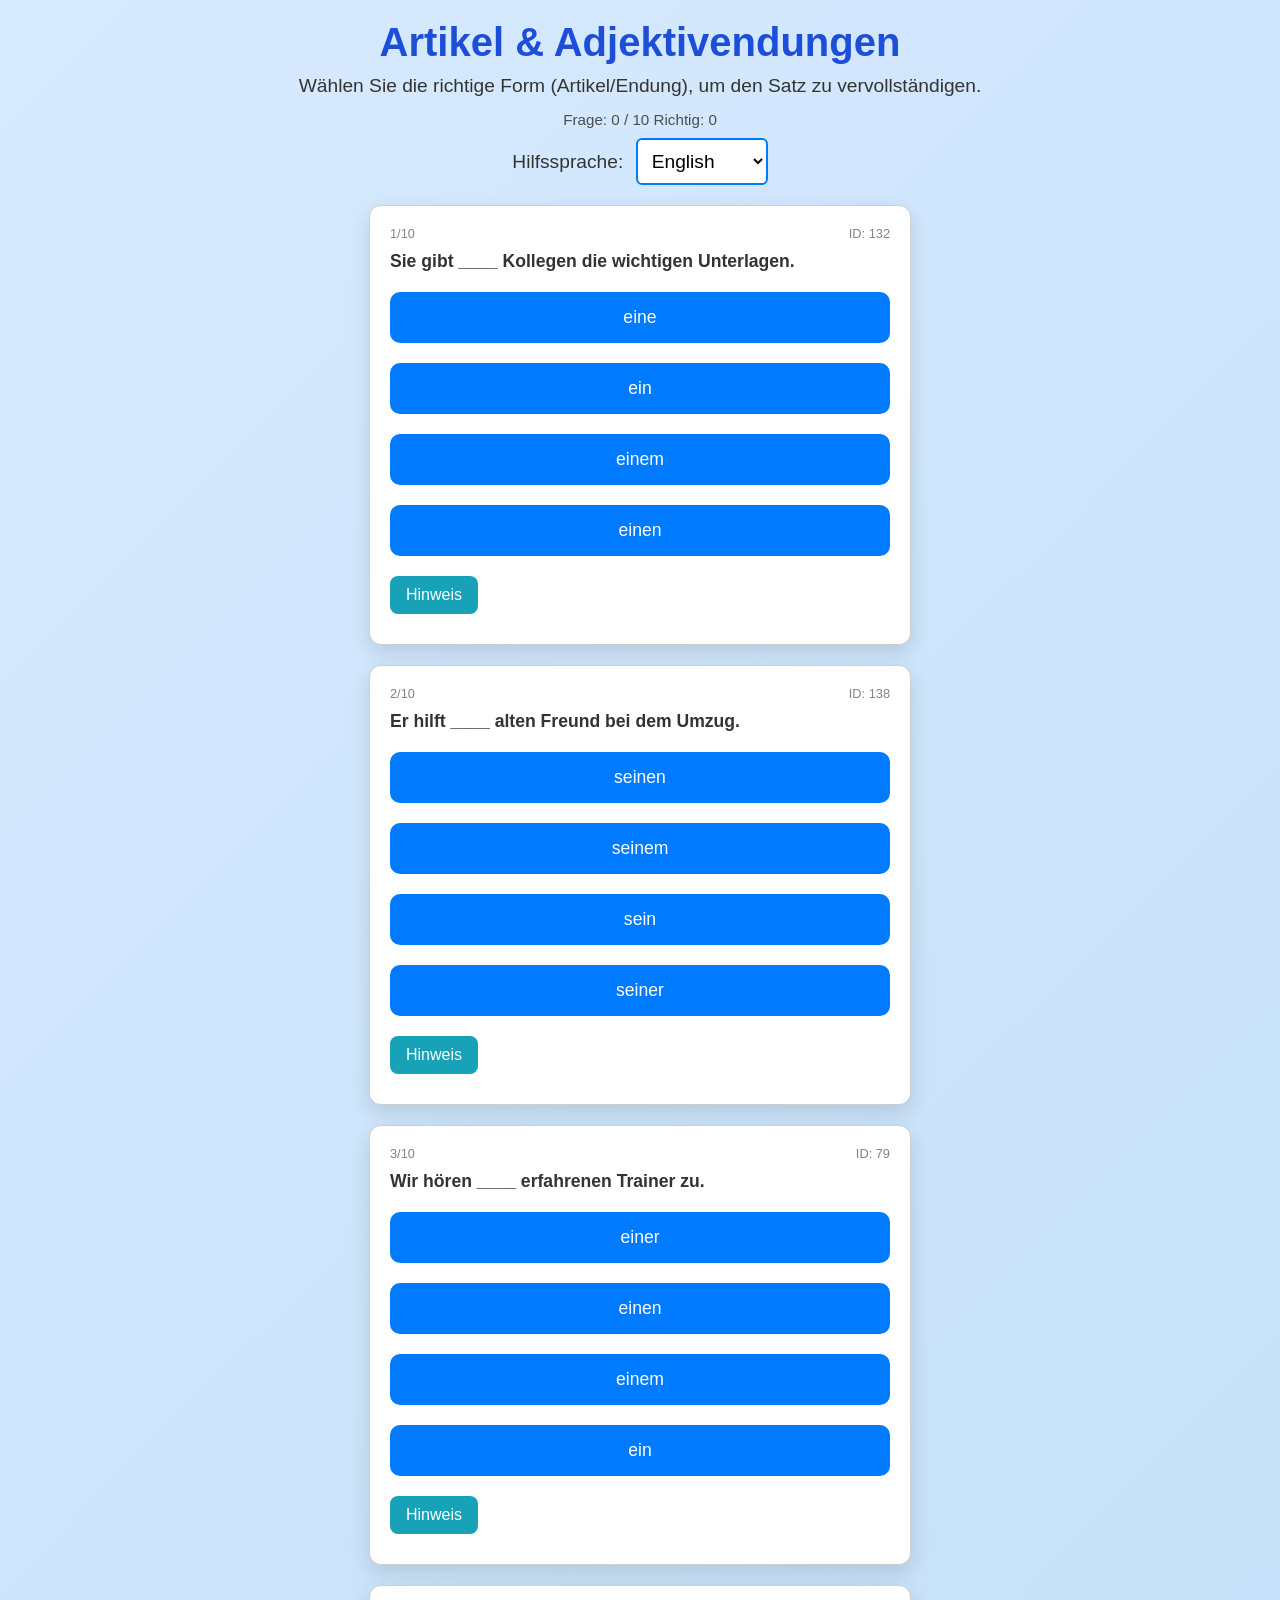
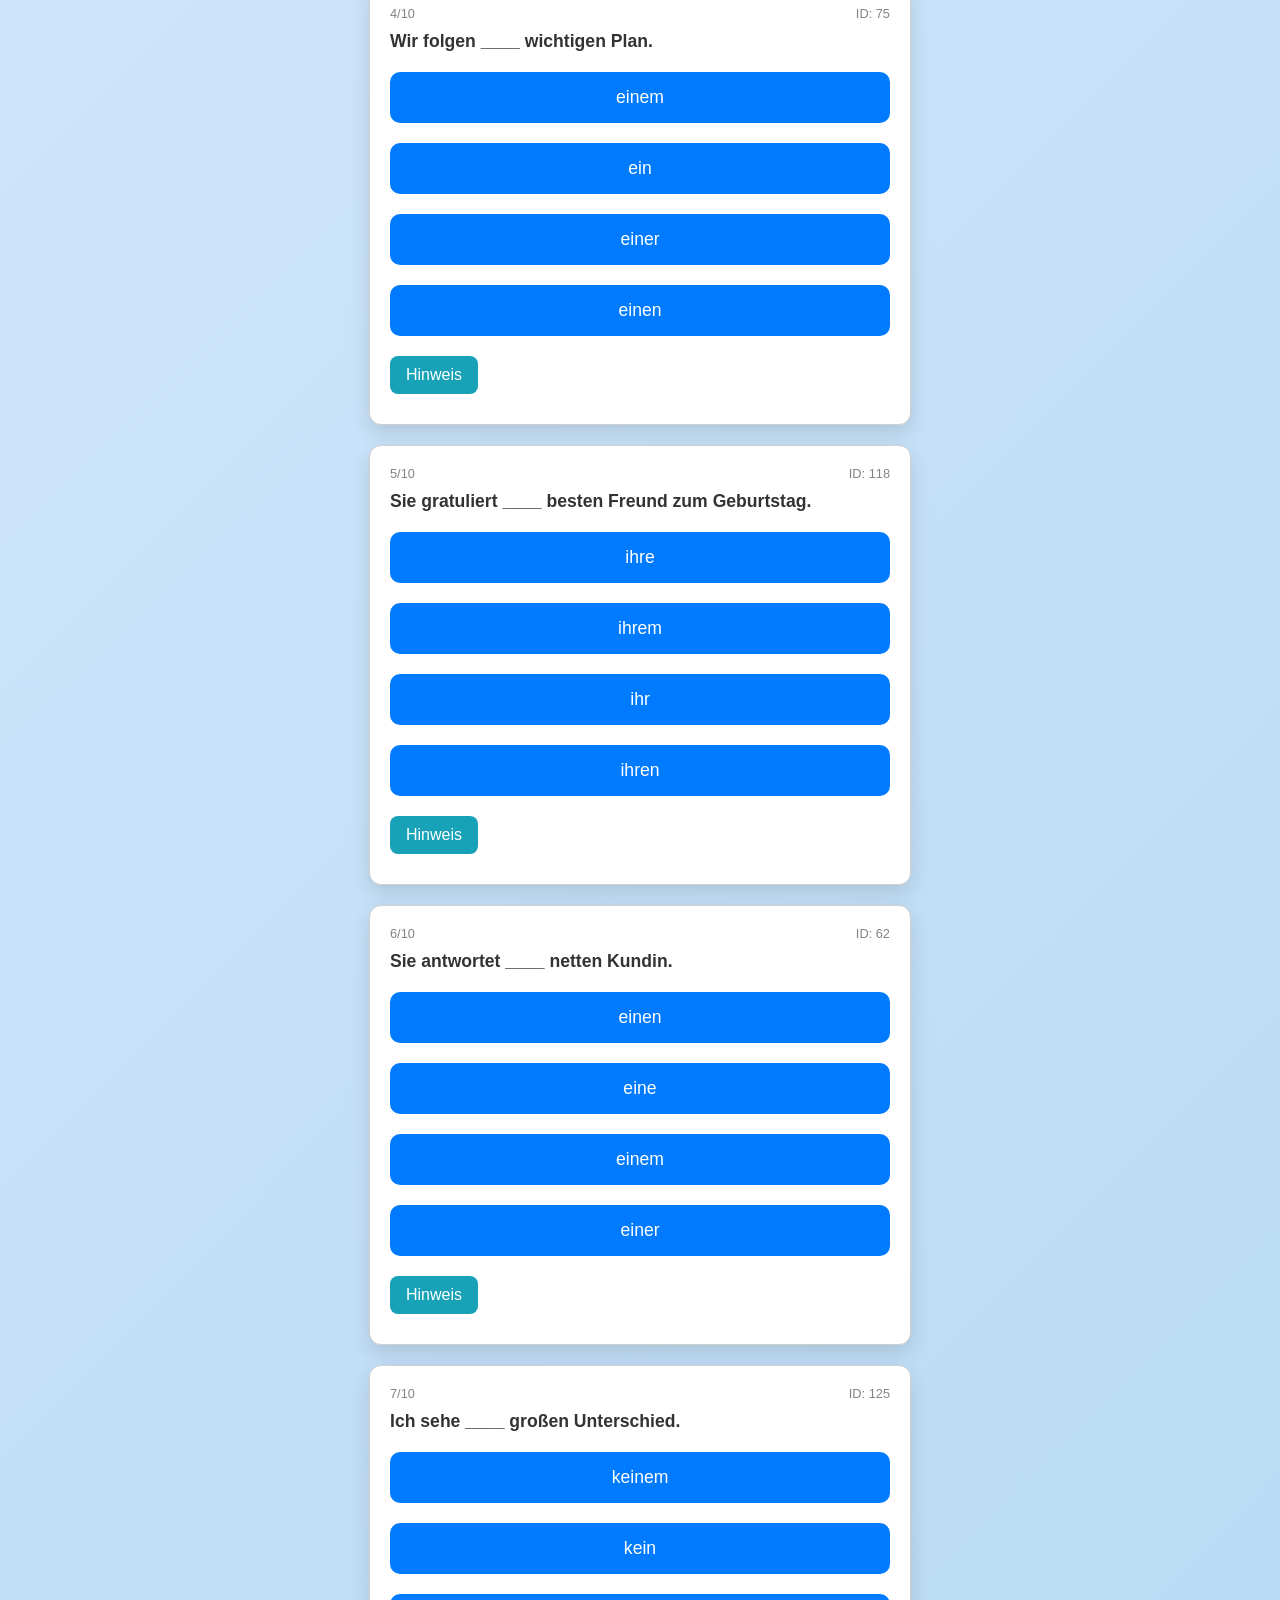
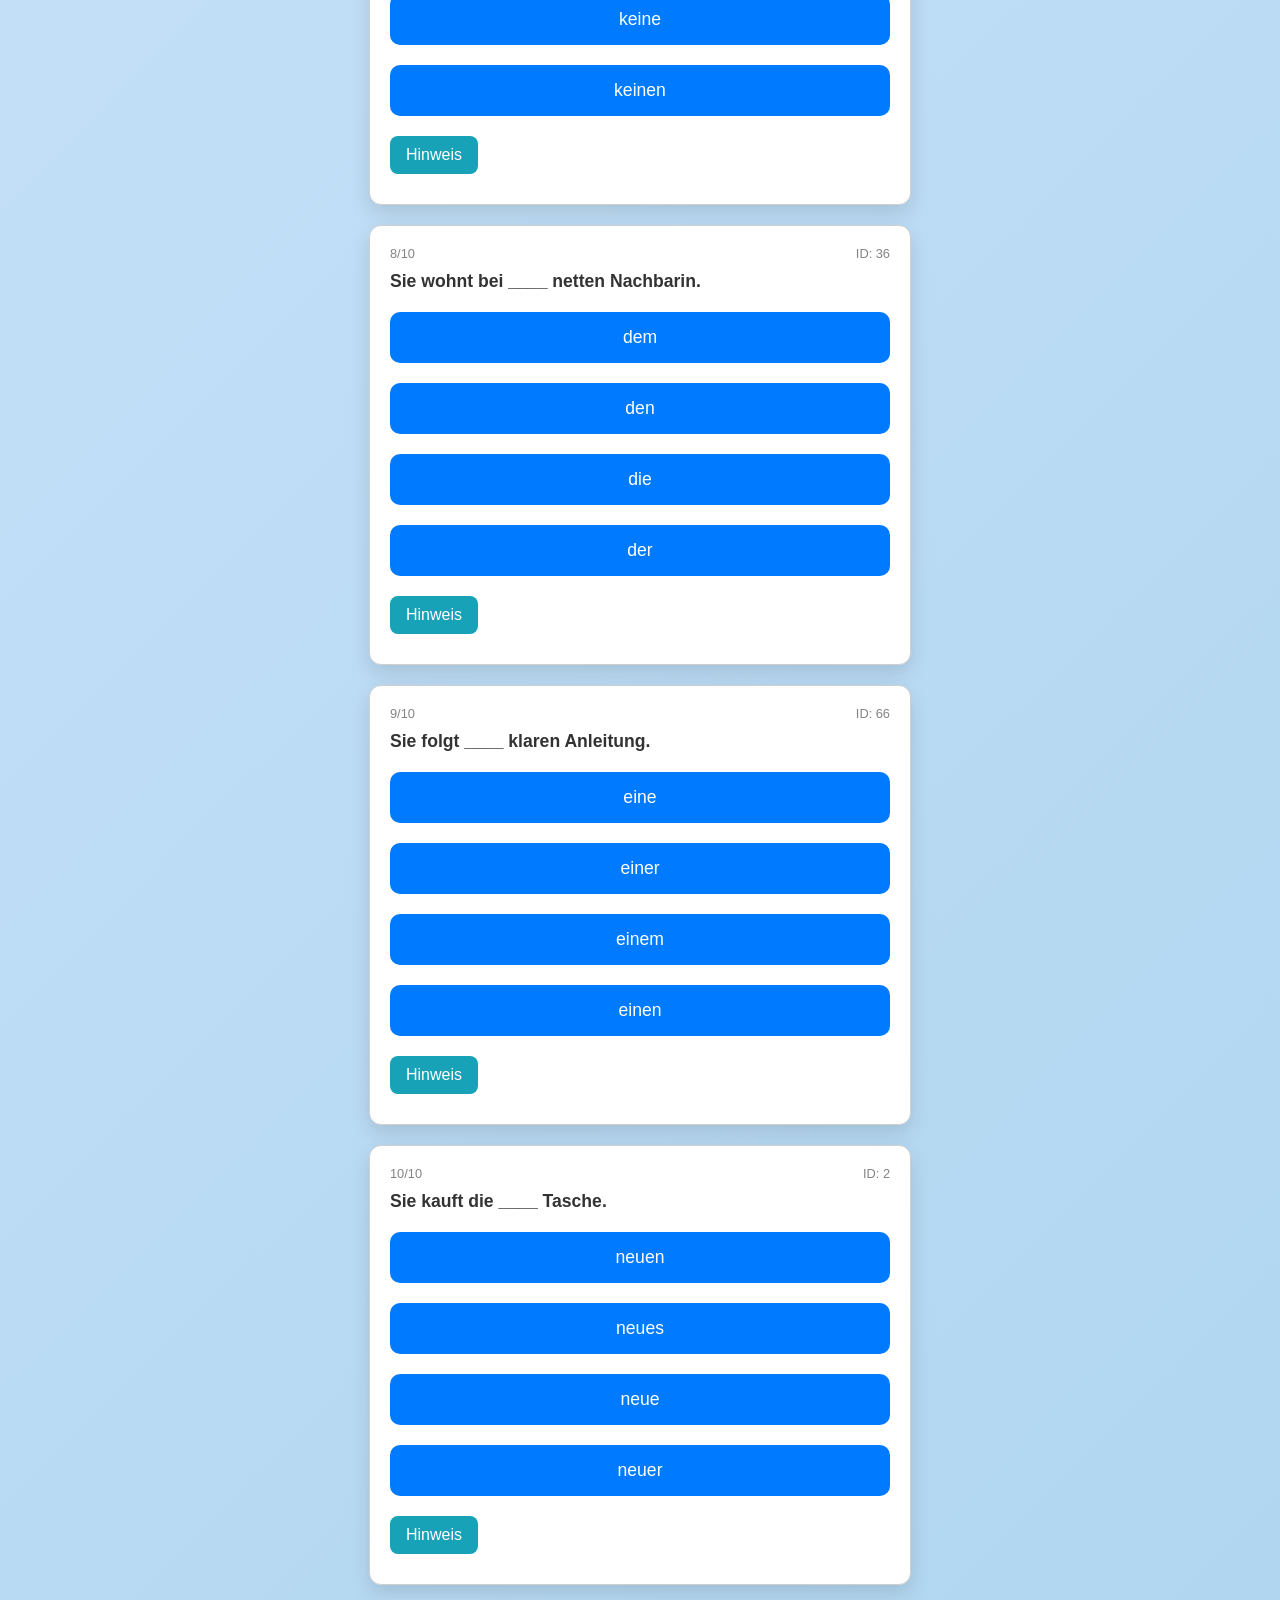
==== index.html @ c98ae958 "Update UI elements and language options in index.html" ====
<!DOCTYPE html>
<html lang="de">
<head>
  <meta charset="UTF-8" />
  <meta name="viewport" content="width=device-width, initial-scale=1.0" />
  <title>Artikel & Adjektivendungen – Trainer</title>
  <link rel="stylesheet" href="styles.css" />
</head>

<body>
  <header class="page-header">
    <h1>Artikel & Adjektivendungen</h1>
    <p>Wählen Sie die richtige Form (Artikel/Endung), um den Satz zu vervollständigen.</p>
  </header>

  <div id="meta-bar" class="meta-bar" aria-live="polite">
    <div class="stats-container">
      <span id="live-progress">Frage: 0 / 10</span>
      <span id="live-score">Richtig: 0</span>
    </div>
    <div class="progress-wrapper">
      <div id="progress-fill" class="progress-fill" style="width: 0%;"></div>
    </div>
  </div>

  <button id="try-again-button" class="try-again-btn" type="button" hidden>
    🔄 Neue Runde starten
  </button>

  <div class="language-bar">
    <label for="language-select">Hilfssprache:</label>
    <select id="language-select">
      <option value="en">English</option>
      <option value="uk">Ukrainian</option>
      <option value="ro">Romanian</option>
      <option value="ar">Arabic</option>
    </select>
  </div>

  <main id="questions-container"></main>

  <section id="score-display" class="score" hidden aria-live="polite">
    <div class="result-card">
      <h2>Runde abgeschlossen 🎉</h2>
      <p id="final-score" class="final-score-text"></p>
      <div id="final-feedback" class="final-feedback-stats"></div>
    </div>
  </section>

  <div id="grammar-modal" class="modal" aria-hidden="true">
    <div class="modal__backdrop" data-close="1"></div>

    <div class="modal__card" role="dialog" aria-modal="true" aria-labelledby="modal-title">
      <div class="modal__header">
        <h3 id="modal-title" class="modal__title">Regeln</h3>
        <button class="modal__close" type="button" data-close="1" aria-label="Close">✕</button>
      </div>

      <div id="grammar-content" class="modal__body">
        </div>

      <div class="modal__footer">
        <button class="modal__ok" type="button" data-close="1">Verstanden</button>
      </div>
    </div>
  </div>

  <script src="app.js" defer></script>
</body>
</html>
---- styles.css ----
/* =========================
   Base / Variables
========================= */

:root {
  --bg1: #d8eaff;
  --bg2: #b0d6f0;
  --primary: #007bff;
  --primary-dark: #0056b3;
  --accent: #17a2b8;
  --accent-dark: #117a8b;
  --ok: #28a745;
  --bad: #dc3545;
  --text: #333;
  --card: #ffffff;
  --border: #cfcfcf;
}

body {
  font-family: "Poppins", Arial, sans-serif;
  background: linear-gradient(135deg, var(--bg1), var(--bg2));
  padding: 20px;
  margin: 0;
  color: var(--text);
}

/* Hide elements using HTML hidden */
[hidden] {
  display: none !important;
}

/* =========================
   Header
========================= */

.page-header {
  text-align: center;
  margin-bottom: 14px;
}

.page-header h1 {
  font-size: 2.5rem;
  color: #1d4ed8;
  margin: 0 0 10px 0;
}

.page-header p {
  font-size: 1.2rem;
  margin: 0;
}

/* =========================
   Language bar
========================= */

.language-bar {
  text-align: center;
  margin-bottom: 20px;
}

.language-bar label {
  font-size: 1.2rem;
  margin-right: 8px;
}

.language-bar select {
  font-size: 1.2rem;
  padding: 10px;
  border: 2px solid var(--primary);
  border-radius: 6px;
  background-color: var(--card);
}

/* =========================
   Meta bar
========================= */

.meta-bar {
  width: 80%;
  max-width: 500px;
  margin: 0 auto 10px auto;
  text-align: center;
  font-size: 0.95rem;
  opacity: 0.85;
}

/* =========================
   Question cards
========================= */

#questions-container {
  margin-top: 20px;
}

.question-container {
  margin: 20px auto;
  padding: 20px;
  width: 80%;
  max-width: 500px;
  background-color: var(--card);
  border-radius: 12px;
  border: 1px solid var(--border);
  box-shadow: 0 8px 20px rgba(0,0,0,0.12);
  transition: transform 0.2s;
}

.question-container:hover {
  transform: scale(1.01);
}

/* =========================
   Answer buttons
========================= */

.choice-btn {
  width: 100%;
  padding: 15px;
  margin: 10px 0;
  background-color: var(--primary);
  color: white;
  font-size: 1.1rem;
  border: none;
  border-radius: 10px;
  cursor: pointer;
  transition: background-color 0.2s, box-shadow 0.2s;
}

.choice-btn:hover {
  background-color: var(--primary-dark);
  box-shadow: 0 6px 12px rgba(0,0,0,0.2);
}

.choice-btn:disabled {
  cursor: not-allowed;
  background-color: #d3d3d3;
  color: #333;
}

.choice-btn.selected {
  outline: 3px solid #1d4ed8;
  outline-offset: 2px;
}

/* =========================
   Hint area
========================= */

.hint-btn {
  padding: 10px 16px;
  font-size: 1rem;
  background-color: var(--accent);
  color: white;
  border: none;
  border-radius: 8px;
  cursor: pointer;
  transition: background-color 0.2s;
}

.hint-btn:hover {
  background-color: var(--accent-dark);
}

.hint-btn:disabled {
  background-color: #d3d3d3;
  color: #777;
  cursor: not-allowed;
}

/* clickable grammar link */
.hint-section a {
  color: #1d4ed8;
  font-weight: 600;
  cursor: pointer;
  text-decoration: underline;
}

.hint-section a:hover {
  text-decoration: none;
}

/* =========================
   Feedback
========================= */

.feedback {
  margin-top: 10px;
  font-size: 1.05rem;
  font-weight: 600;
}

.correct {
  color: var(--ok);
}

.incorrect {
  color: var(--bad);
}

/* =========================
   Score section
========================= */

.score,
#score-display {
  background-color: var(--card);
  padding: 20px;
  border-radius: 12px;
  box-shadow: 0 8px 20px rgba(0,0,0,0.12);
  width: 80%;
  max-width: 500px;
  margin: 30px auto;
  text-align: center;
}

/* =========================
   Try again button
========================= */

.try-again-btn {
  padding: 12px 22px;
  font-size: 1.2rem;
  background-color: var(--primary);
  color: white;
  border: none;
  border-radius: 8px;
  cursor: pointer;
  display: block;
  margin: 0 auto 15px;
  transition: background-color 0.2s, box-shadow 0.2s;
}

.try-again-btn:hover {
  background-color: var(--primary-dark);
  box-shadow: 0 6px 14px rgba(0,0,0,0.2);
}

.try-again-btn.visible {
  display: block;
}

/* =========================
   Modal – Grammar rules
========================= */

.modal[aria-hidden="true"] {
  display: none;
}

.modal {
  position: fixed;
  inset: 0;
  z-index: 9999;
}

.modal__backdrop {
  position: absolute;
  inset: 0;
  background: rgba(0,0,0,0.45);
  backdrop-filter: blur(3px);
}

.modal__card {
  position: relative;
  width: min(720px, calc(100% - 32px));
  margin: 8vh auto;
  background: var(--card);
  border-radius: 14px;
  box-shadow: 0 22px 60px rgba(0,0,0,0.25);
  border: 1px solid rgba(0,0,0,0.1);
  overflow: hidden;
}

.modal__header {
  display: flex;
  align-items: center;
  justify-content: space-between;
  gap: 12px;
  padding: 14px 18px;
  background: linear-gradient(135deg, var(--bg1), var(--bg2));
  border-bottom: 1px solid rgba(0,0,0,0.08);
}

.modal__title {
  margin: 0;
  font-size: 1.25rem;
  color: #1d4ed8;
}

.modal__close {
  border: none;
  background: transparent;
  font-size: 1.3rem;
  cursor: pointer;
  padding: 6px 10px;
  border-radius: 8px;
}

.modal__close:hover {
  background: rgba(0,0,0,0.08);
}

.modal__body {
  padding: 18px;
  max-height: 60vh;
  overflow: auto;
  color: var(--text);
}

.modal__footer {
  padding: 14px 18px 18px;
  display: flex;
  justify-content: flex-end;
}

.modal__ok {
  padding: 10px 18px;
  font-size: 1rem;
  background-color: var(--primary);
  color: white;
  border: none;
  border-radius: 8px;
  cursor: pointer;
}

.modal__ok:hover {
  background-color: var(--primary-dark);
}

/* Tables inside modal */

.modal__body table {
  width: 100%;
  border-collapse: collapse;
  margin-top: 12px;
  font-size: 0.95rem;
}

.modal__body th,
.modal__body td {
  border: 1px solid rgba(0,0,0,0.12);
  padding: 8px;
  text-align: center;
}

.modal__body th {
  background: #f3f7ff;
  font-weight: 600;
}

/* =========================
   Mobile
========================= */

@media screen and (max-width: 768px) {
  .page-header h1 {
    font-size: 2rem;
  }

  .choice-btn {
    font-size: 1rem;
    padding: 12px;
  }

  .question-container {
    width: 92%;
  }

  .language-bar select {
    font-size: 1.1rem;
  }

  .modal__card {
    margin: 5vh auto;
  }
}
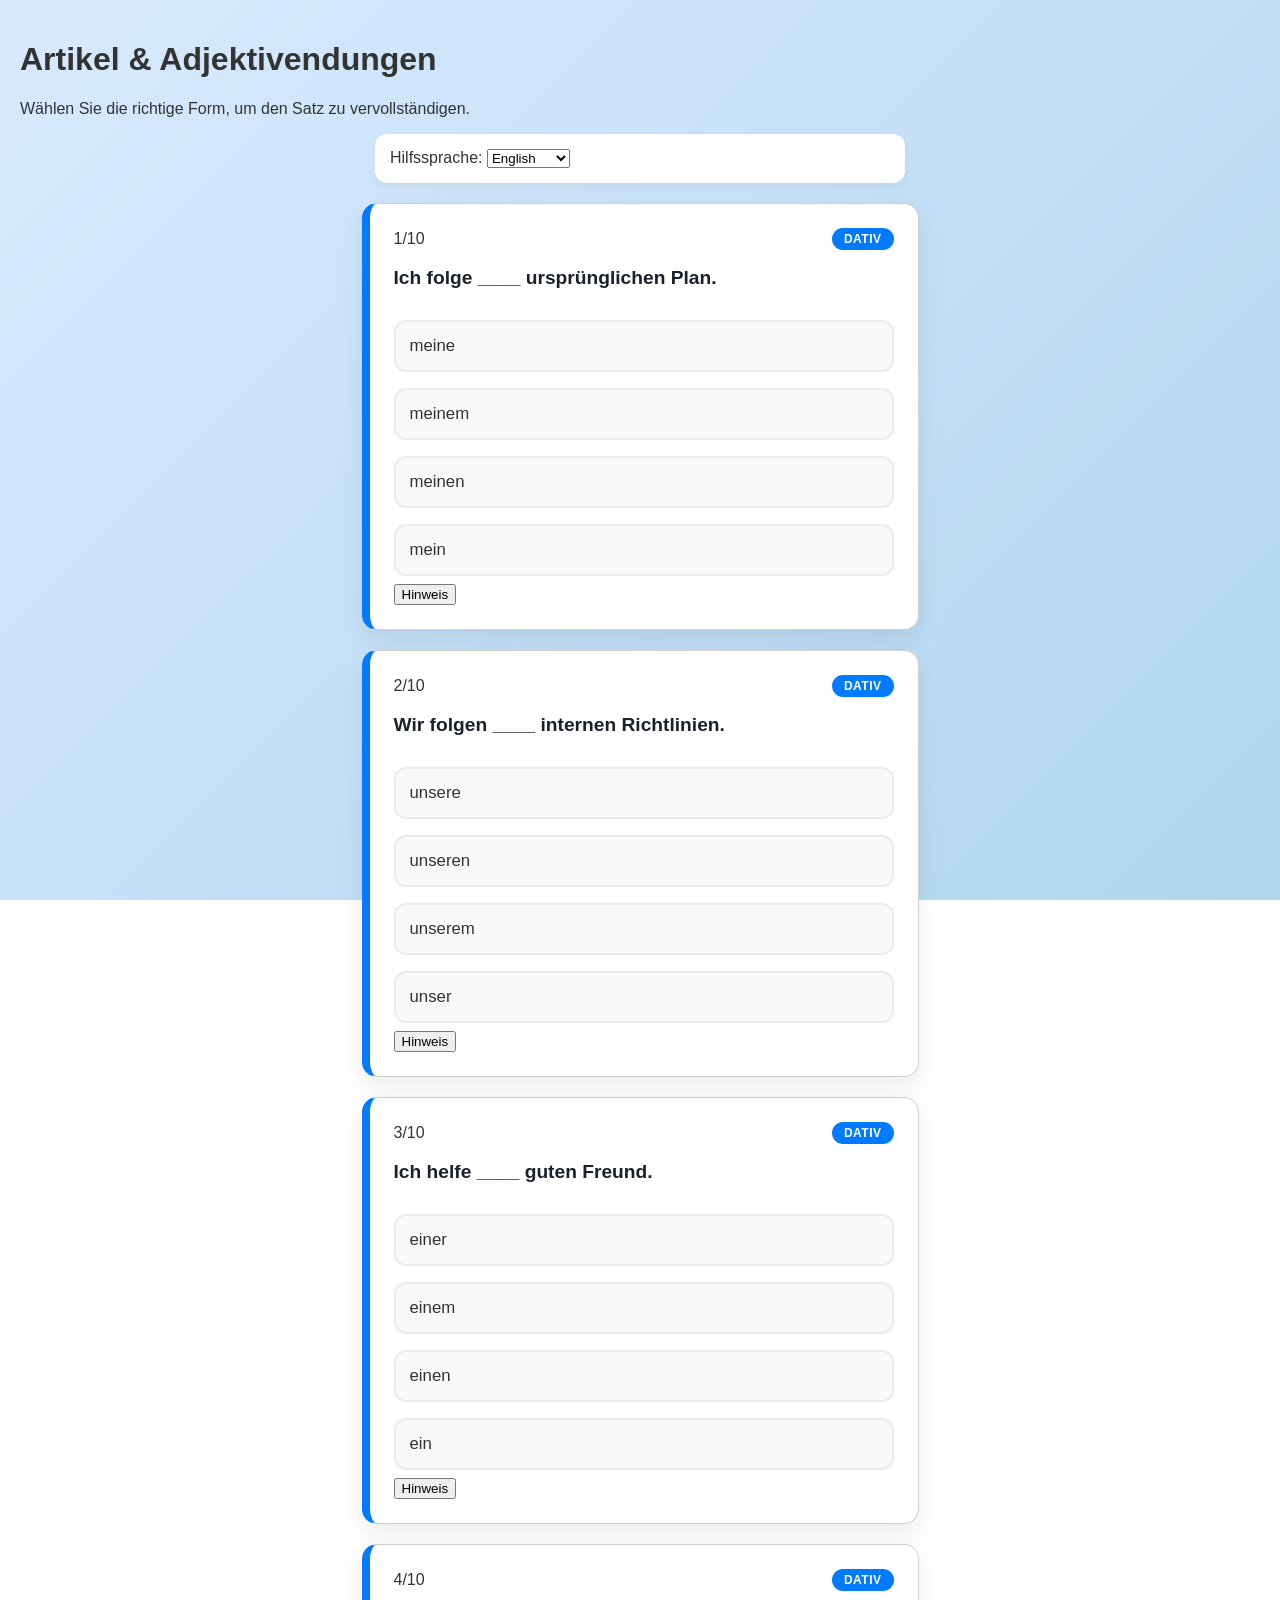
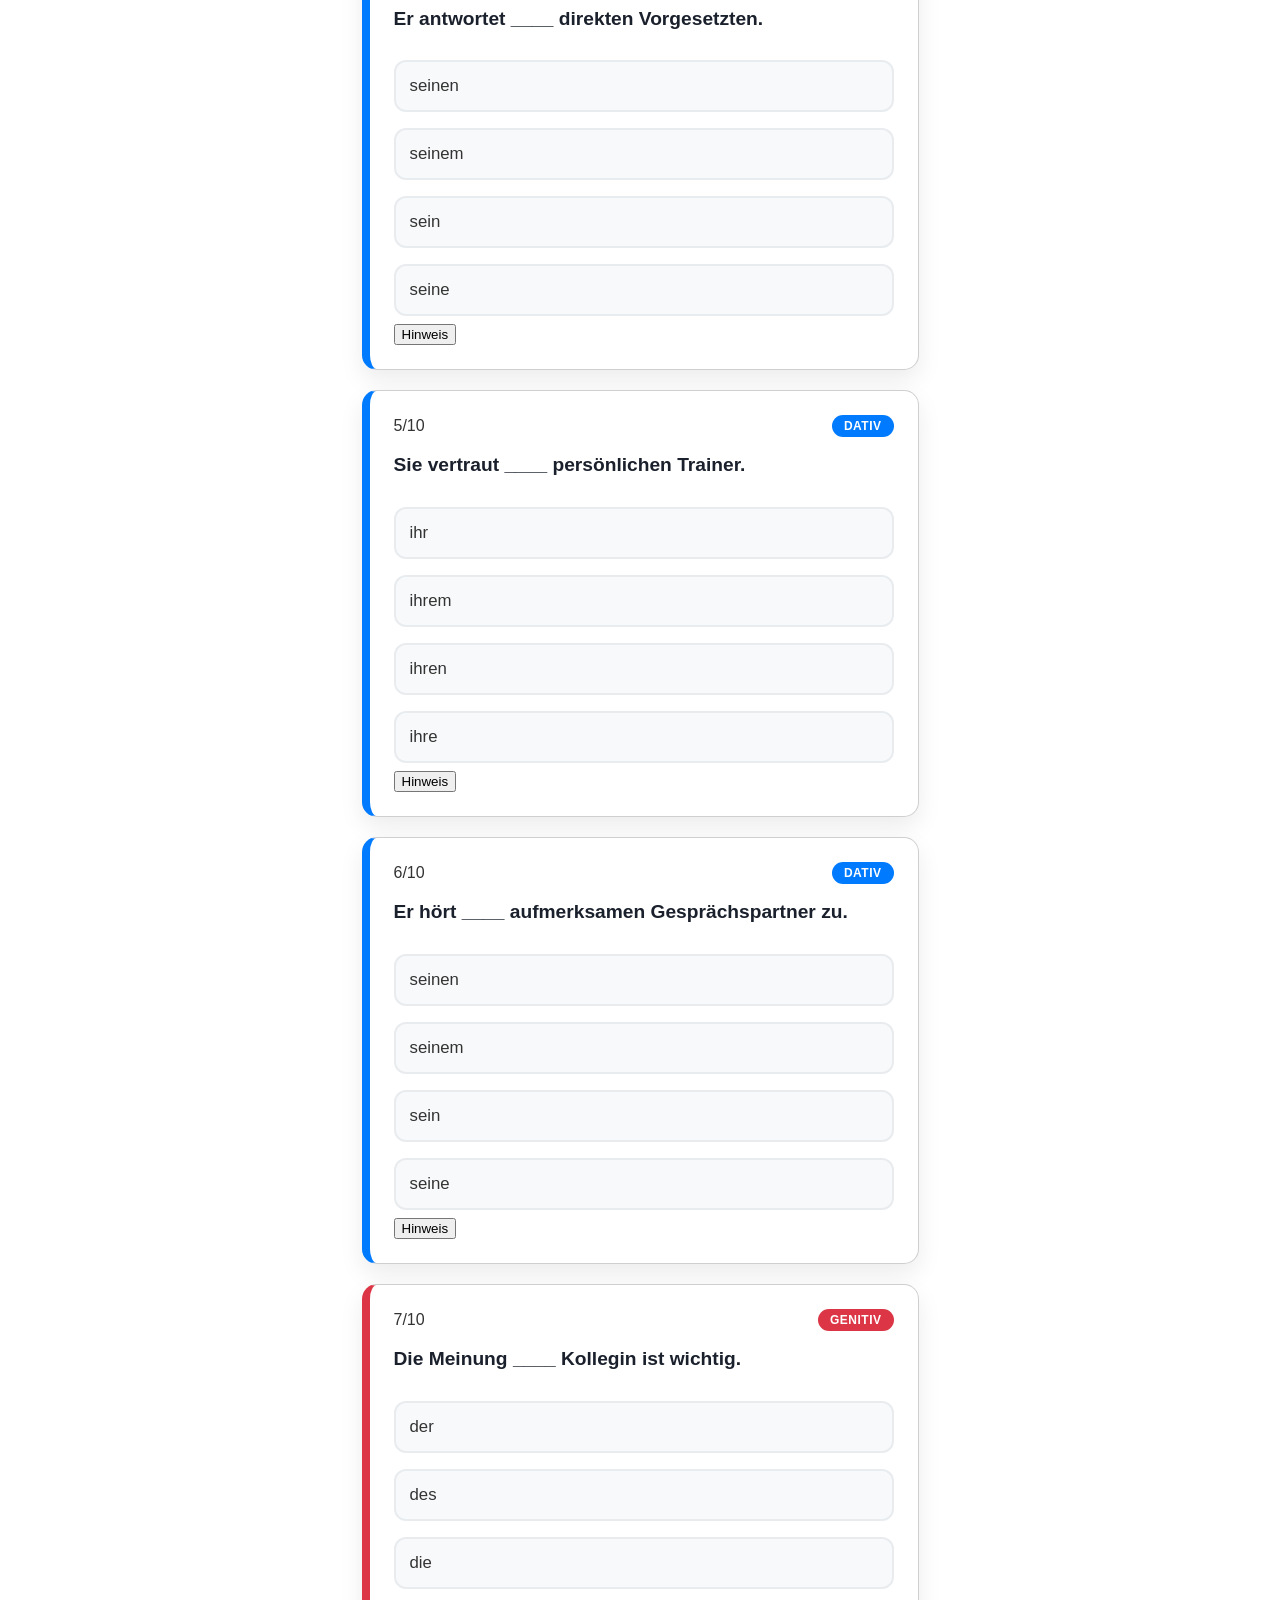
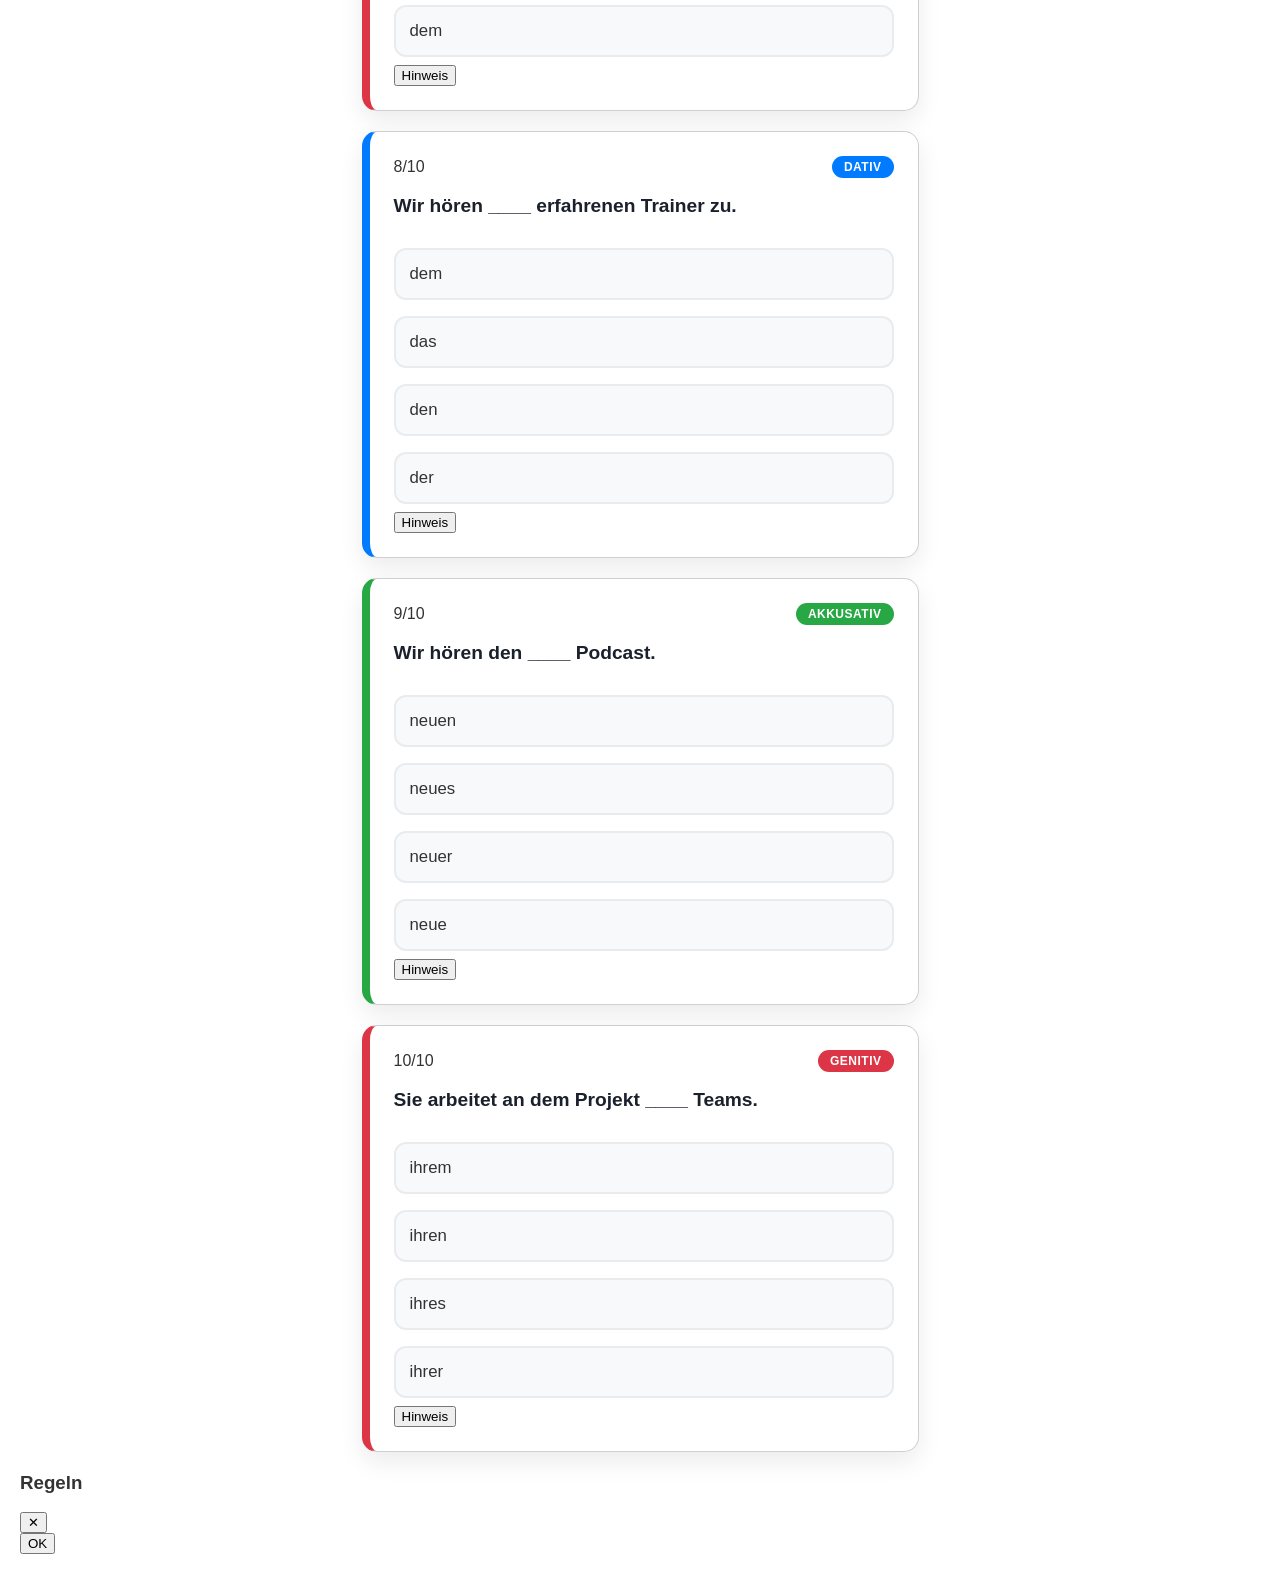
==== commit 440c056f: "Refactor HTML structure and improve accessibility" ====
--- a/index.html
+++ b/index.html
@@ -10,57 +10,40 @@
 <body>
   <header class="page-header">
     <h1>Artikel & Adjektivendungen</h1>
-    <p>Wählen Sie die richtige Form (Artikel/Endung), um den Satz zu vervollständigen.</p>
+    <p>Wählen Sie die richtige Form, um den Satz zu vervollständigen.</p>
   </header>
 
-  <div id="meta-bar" class="meta-bar" aria-live="polite">
-    <div class="stats-container">
-      <span id="live-progress">Frage: 0 / 10</span>
-      <span id="live-score">Richtig: 0</span>
+  <div id="meta-bar" class="meta-bar">
+    <div class="language-bar">
+      <label for="language-select">Hilfssprache:</label>
+      <select id="language-select">
+        <option value="en">English</option>
+        <option value="uk">Ukrainian</option>
+        <option value="ro">Romanian</option>
+        <option value="ar">Arabic</option>
+      </select>
     </div>
-    <div class="progress-wrapper">
-      <div id="progress-fill" class="progress-fill" style="width: 0%;"></div>
-    </div>
-  </div>
-
-  <button id="try-again-button" class="try-again-btn" type="button" hidden>
-    🔄 Neue Runde starten
-  </button>
-
-  <div class="language-bar">
-    <label for="language-select">Hilfssprache:</label>
-    <select id="language-select">
-      <option value="en">English</option>
-      <option value="uk">Ukrainian</option>
-      <option value="ro">Romanian</option>
-      <option value="ar">Arabic</option>
-    </select>
   </div>
 
   <main id="questions-container"></main>
 
-  <section id="score-display" class="score" hidden aria-live="polite">
-    <div class="result-card">
-      <h2>Runde abgeschlossen 🎉</h2>
-      <p id="final-score" class="final-score-text"></p>
-      <div id="final-feedback" class="final-feedback-stats"></div>
-    </div>
+  <section id="score-display" class="score" hidden>
+    <h2>Runde abgeschlossen</h2>
+    <p id="final-score"></p>
+    <div id="final-feedback"></div>
+    <button id="try-again-button" class="try-again-btn">🔄 Neue Runde</button>
   </section>
 
   <div id="grammar-modal" class="modal" aria-hidden="true">
     <div class="modal__backdrop" data-close="1"></div>
-
-    <div class="modal__card" role="dialog" aria-modal="true" aria-labelledby="modal-title">
+    <div class="modal__card">
       <div class="modal__header">
         <h3 id="modal-title" class="modal__title">Regeln</h3>
-        <button class="modal__close" type="button" data-close="1" aria-label="Close">✕</button>
+        <button class="modal__close" data-close="1">✕</button>
       </div>
-
-      <div id="grammar-content" class="modal__body">
-        </div>
-
+      <div id="grammar-content" class="modal__body"></div>
       <div class="modal__footer">
-        <button class="modal__ok" type="button" data-close="1">Verstanden</button>
+        <button class="modal__ok" data-close="1">OK</button>
       </div>
     </div>
   </div>
--- a/styles.css
+++ b/styles.css
@@ -19,357 +19,172 @@
 body {
   font-family: "Poppins", Arial, sans-serif;
   background: linear-gradient(135deg, var(--bg1), var(--bg2));
+  background-attachment: fixed;
   padding: 20px;
   margin: 0;
   color: var(--text);
 }
 
-/* Hide elements using HTML hidden */
 [hidden] {
   display: none !important;
 }
 
 /* =========================
-   Header
+   Progress Bar & Live Stats
 ========================= */
 
-.page-header {
-  text-align: center;
-  margin-bottom: 14px;
+.meta-bar {
+  width: 90%;
+  max-width: 500px;
+  margin: 0 auto 20px auto;
+  background: var(--card);
+  padding: 15px;
+  border-radius: 12px;
+  box-shadow: 0 4px 10px rgba(0,0,0,0.05);
 }
 
-.page-header h1 {
-  font-size: 2.5rem;
-  color: #1d4ed8;
-  margin: 0 0 10px 0;
+.stats-container {
+  display: flex;
+  justify-content: space-between;
+  margin-bottom: 10px;
+  font-weight: 600;
+  font-size: 0.9rem;
+  color: var(--primary-dark);
 }
 
-.page-header p {
-  font-size: 1.2rem;
-  margin: 0;
+.progress-wrapper {
+  height: 10px;
+  background: #e9ecef;
+  border-radius: 10px;
+  overflow: hidden;
+}
+
+.progress-fill {
+  height: 100%;
+  background: var(--ok);
+  transition: width 0.4s ease;
 }
 
 /* =========================
-   Language bar
+   Question Cards & Metadata
 ========================= */
 
-.language-bar {
-  text-align: center;
-  margin-bottom: 20px;
+.question-container {
+  margin: 20px auto;
+  padding: 24px;
+  width: 90%;
+  max-width: 500px;
+  background-color: var(--card);
+  border-radius: 15px;
+  border: 1px solid var(--border);
+  box-shadow: 0 10px 25px rgba(0,0,0,0.08);
+  position: relative;
+  transition: transform 0.2s;
 }
 
-.language-bar label {
-  font-size: 1.2rem;
-  margin-right: 8px;
+.q-meta {
+  display: flex;
+  justify-content: space-between;
+  align-items: center;
+  margin-bottom: 15px;
 }
 
-.language-bar select {
+.case-label {
+  padding: 4px 12px;
+  border-radius: 20px;
+  color: white;
+  font-size: 0.75rem;
+  font-weight: 700;
+  text-transform: uppercase;
+  letter-spacing: 0.5px;
+}
+
+.question-text {
   font-size: 1.2rem;
-  padding: 10px;
-  border: 2px solid var(--primary);
-  border-radius: 6px;
-  background-color: var(--card);
+  font-weight: 600;
+  line-height: 1.4;
+  margin-bottom: 20px;
+  color: #1a202c;
 }
 
 /* =========================
-   Meta bar
-========================= */
-
-.meta-bar {
-  width: 80%;
-  max-width: 500px;
-  margin: 0 auto 10px auto;
-  text-align: center;
-  font-size: 0.95rem;
-  opacity: 0.85;
-}
-
-/* =========================
-   Question cards
-========================= */
-
-#questions-container {
-  margin-top: 20px;
-}
-
-.question-container {
-  margin: 20px auto;
-  padding: 20px;
-  width: 80%;
-  max-width: 500px;
-  background-color: var(--card);
-  border-radius: 12px;
-  border: 1px solid var(--border);
-  box-shadow: 0 8px 20px rgba(0,0,0,0.12);
-  transition: transform 0.2s;
-}
-
-.question-container:hover {
-  transform: scale(1.01);
-}
-
-/* =========================
-   Answer buttons
+   Buttons & Selection
 ========================= */
 
 .choice-btn {
   width: 100%;
-  padding: 15px;
-  margin: 10px 0;
-  background-color: var(--primary);
-  color: white;
-  font-size: 1.1rem;
-  border: none;
-  border-radius: 10px;
+  padding: 14px;
+  margin: 8px 0;
+  background-color: #f8f9fa;
+  color: var(--text);
+  font-size: 1.05rem;
+  font-weight: 500;
+  border: 2px solid #e9ecef;
+  border-radius: 12px;
   cursor: pointer;
-  transition: background-color 0.2s, box-shadow 0.2s;
+  transition: all 0.2s;
+  text-align: left;
 }
 
-.choice-btn:hover {
-  background-color: var(--primary-dark);
-  box-shadow: 0 6px 12px rgba(0,0,0,0.2);
-}
-
-.choice-btn:disabled {
-  cursor: not-allowed;
-  background-color: #d3d3d3;
-  color: #333;
+.choice-btn:hover:not(:disabled) {
+  background-color: #eef2f7;
+  border-color: var(--primary);
+  transform: translateX(5px);
 }
 
 .choice-btn.selected {
-  outline: 3px solid #1d4ed8;
-  outline-offset: 2px;
+  border-color: var(--primary);
+  background-color: #e7f1ff;
+  color: var(--primary-dark);
 }
 
 /* =========================
-   Hint area
+   Hints & Modals
 ========================= */
 
-.hint-btn {
-  padding: 10px 16px;
-  font-size: 1rem;
-  background-color: var(--accent);
-  color: white;
-  border: none;
-  border-radius: 8px;
-  cursor: pointer;
-  transition: background-color 0.2s;
+.modal-hint {
+  background: #fdf2f2;
+  border-left: 4px solid var(--bad);
+  padding: 12px;
+  margin-bottom: 15px;
+  border-radius: 4px;
+  font-size: 0.9rem;
 }
 
-.hint-btn:hover {
-  background-color: var(--accent-dark);
-}
-
-.hint-btn:disabled {
-  background-color: #d3d3d3;
-  color: #777;
-  cursor: not-allowed;
-}
-
-/* clickable grammar link */
-.hint-section a {
-  color: #1d4ed8;
-  font-weight: 600;
+.case-link {
+  font-weight: bold;
+  text-decoration: underline;
   cursor: pointer;
-  text-decoration: underline;
-}
-
-.hint-section a:hover {
-  text-decoration: none;
 }
 
 /* =========================
-   Feedback
+   Results Summary
 ========================= */
 
-.feedback {
-  margin-top: 10px;
-  font-size: 1.05rem;
-  font-weight: 600;
+.result-card {
+  text-align: center;
 }
 
-.correct {
-  color: var(--ok);
+.final-score-text {
+  font-size: 1.5rem;
+  font-weight: 700;
+  color: var(--primary);
 }
 
-.incorrect {
-  color: var(--bad);
+.final-feedback-stats {
+  margin-top: 15px;
+  line-height: 1.6;
+  padding: 15px;
+  background: #f8f9fa;
+  border-radius: 10px;
 }
 
 /* =========================
-   Score section
-========================= */
-
-.score,
-#score-display {
-  background-color: var(--card);
-  padding: 20px;
-  border-radius: 12px;
-  box-shadow: 0 8px 20px rgba(0,0,0,0.12);
-  width: 80%;
-  max-width: 500px;
-  margin: 30px auto;
-  text-align: center;
-}
-
-/* =========================
-   Try again button
-========================= */
-
-.try-again-btn {
-  padding: 12px 22px;
-  font-size: 1.2rem;
-  background-color: var(--primary);
-  color: white;
-  border: none;
-  border-radius: 8px;
-  cursor: pointer;
-  display: block;
-  margin: 0 auto 15px;
-  transition: background-color 0.2s, box-shadow 0.2s;
-}
-
-.try-again-btn:hover {
-  background-color: var(--primary-dark);
-  box-shadow: 0 6px 14px rgba(0,0,0,0.2);
-}
-
-.try-again-btn.visible {
-  display: block;
-}
-
-/* =========================
-   Modal – Grammar rules
-========================= */
-
-.modal[aria-hidden="true"] {
-  display: none;
-}
-
-.modal {
-  position: fixed;
-  inset: 0;
-  z-index: 9999;
-}
-
-.modal__backdrop {
-  position: absolute;
-  inset: 0;
-  background: rgba(0,0,0,0.45);
-  backdrop-filter: blur(3px);
-}
-
-.modal__card {
-  position: relative;
-  width: min(720px, calc(100% - 32px));
-  margin: 8vh auto;
-  background: var(--card);
-  border-radius: 14px;
-  box-shadow: 0 22px 60px rgba(0,0,0,0.25);
-  border: 1px solid rgba(0,0,0,0.1);
-  overflow: hidden;
-}
-
-.modal__header {
-  display: flex;
-  align-items: center;
-  justify-content: space-between;
-  gap: 12px;
-  padding: 14px 18px;
-  background: linear-gradient(135deg, var(--bg1), var(--bg2));
-  border-bottom: 1px solid rgba(0,0,0,0.08);
-}
-
-.modal__title {
-  margin: 0;
-  font-size: 1.25rem;
-  color: #1d4ed8;
-}
-
-.modal__close {
-  border: none;
-  background: transparent;
-  font-size: 1.3rem;
-  cursor: pointer;
-  padding: 6px 10px;
-  border-radius: 8px;
-}
-
-.modal__close:hover {
-  background: rgba(0,0,0,0.08);
-}
-
-.modal__body {
-  padding: 18px;
-  max-height: 60vh;
-  overflow: auto;
-  color: var(--text);
-}
-
-.modal__footer {
-  padding: 14px 18px 18px;
-  display: flex;
-  justify-content: flex-end;
-}
-
-.modal__ok {
-  padding: 10px 18px;
-  font-size: 1rem;
-  background-color: var(--primary);
-  color: white;
-  border: none;
-  border-radius: 8px;
-  cursor: pointer;
-}
-
-.modal__ok:hover {
-  background-color: var(--primary-dark);
-}
-
-/* Tables inside modal */
-
-.modal__body table {
-  width: 100%;
-  border-collapse: collapse;
-  margin-top: 12px;
-  font-size: 0.95rem;
-}
-
-.modal__body th,
-.modal__body td {
-  border: 1px solid rgba(0,0,0,0.12);
-  padding: 8px;
-  text-align: center;
-}
-
-.modal__body th {
-  background: #f3f7ff;
-  font-weight: 600;
-}
-
-/* =========================
-   Mobile
+   Mobile Optimization
 ========================= */
 
 @media screen and (max-width: 768px) {
-  .page-header h1 {
-    font-size: 2rem;
-  }
-
-  .choice-btn {
-    font-size: 1rem;
-    padding: 12px;
-  }
-
-  .question-container {
-    width: 92%;
-  }
-
-  .language-bar select {
-    font-size: 1.1rem;
-  }
-
-  .modal__card {
-    margin: 5vh auto;
-  }
+  .page-header h1 { font-size: 1.8rem; }
+  .question-container { width: 95%; padding: 18px; }
+  .choice-btn { padding: 12px; }
 }
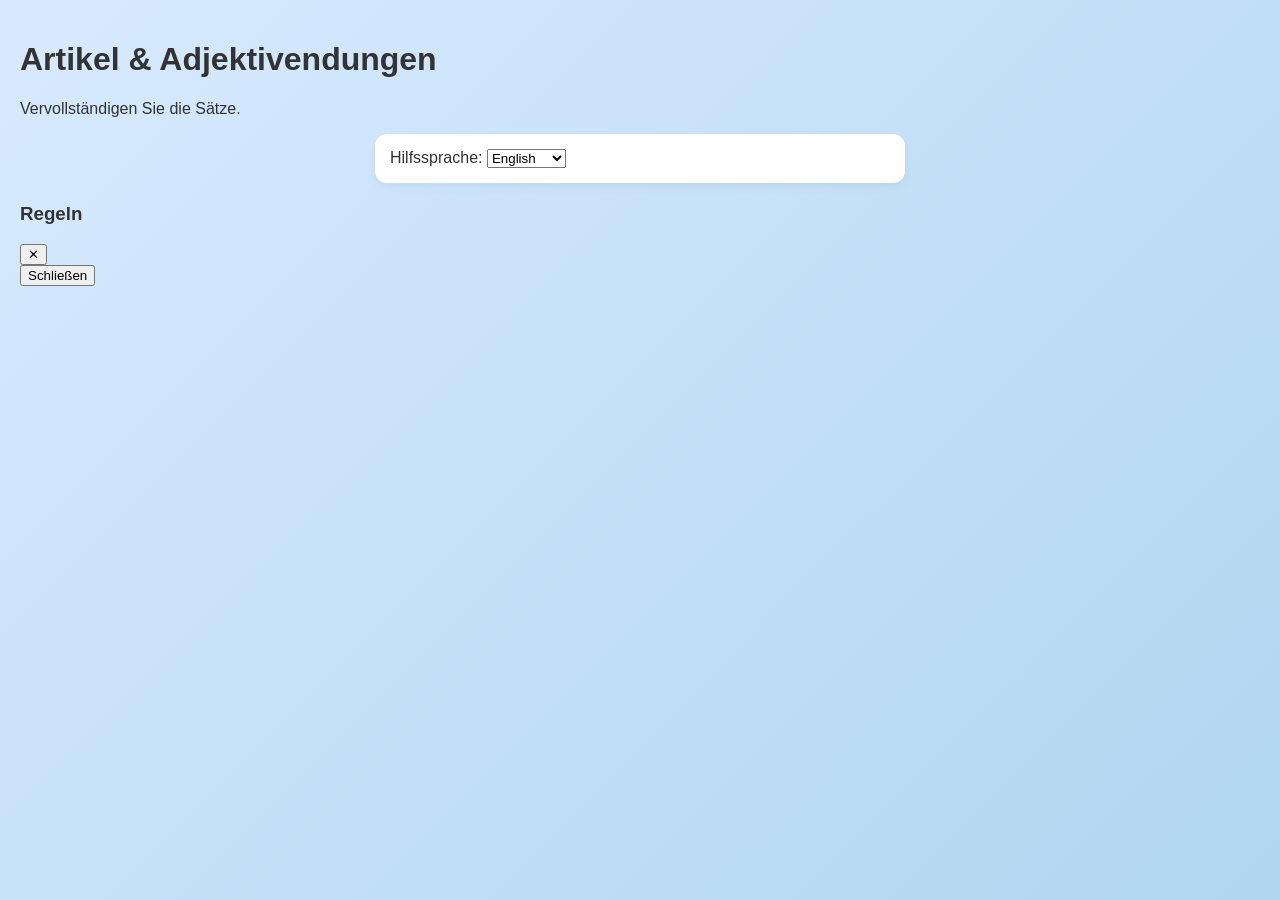
==== commit aa321bc3: "Update index.html for improved content and structure" ====
--- a/index.html
+++ b/index.html
@@ -1,53 +1,50 @@
 <!DOCTYPE html>
 <html lang="de">
 <head>
-  <meta charset="UTF-8" />
-  <meta name="viewport" content="width=device-width, initial-scale=1.0" />
-  <title>Artikel & Adjektivendungen – Trainer</title>
-  <link rel="stylesheet" href="styles.css" />
+  <meta charset="UTF-8">
+  <meta name="viewport" content="width=device-width, initial-scale=1.0">
+  <title>Deutsch Trainer</title>
+  <link rel="stylesheet" href="styles.css">
 </head>
-
 <body>
   <header class="page-header">
     <h1>Artikel & Adjektivendungen</h1>
-    <p>Wählen Sie die richtige Form, um den Satz zu vervollständigen.</p>
+    <p>Vervollständigen Sie die Sätze.</p>
   </header>
 
-  <div id="meta-bar" class="meta-bar">
-    <div class="language-bar">
+  <div class="meta-bar">
+    <div class="language-picker">
       <label for="language-select">Hilfssprache:</label>
       <select id="language-select">
         <option value="en">English</option>
         <option value="uk">Ukrainian</option>
-        <option value="ro">Romanian</option>
-        <option value="ar">Arabic</option>
       </select>
     </div>
   </div>
 
   <main id="questions-container"></main>
 
-  <section id="score-display" class="score" hidden>
-    <h2>Runde abgeschlossen</h2>
+  <section id="score-display" class="score-card" hidden>
+    <h2>Runde beendet</h2>
     <p id="final-score"></p>
     <div id="final-feedback"></div>
-    <button id="try-again-button" class="try-again-btn">🔄 Neue Runde</button>
+    <button onclick="location.reload()" class="retry-btn">🔄 Neue Runde</button>
   </section>
 
   <div id="grammar-modal" class="modal" aria-hidden="true">
     <div class="modal__backdrop" data-close="1"></div>
     <div class="modal__card">
       <div class="modal__header">
-        <h3 id="modal-title" class="modal__title">Regeln</h3>
+        <h3 id="modal-title">Regeln</h3>
         <button class="modal__close" data-close="1">✕</button>
       </div>
       <div id="grammar-content" class="modal__body"></div>
       <div class="modal__footer">
-        <button class="modal__ok" data-close="1">OK</button>
+        <button data-close="1">Schließen</button>
       </div>
     </div>
   </div>
 
-  <script src="app.js" defer></script>
+  <script src="app.js"></script>
 </body>
 </html>
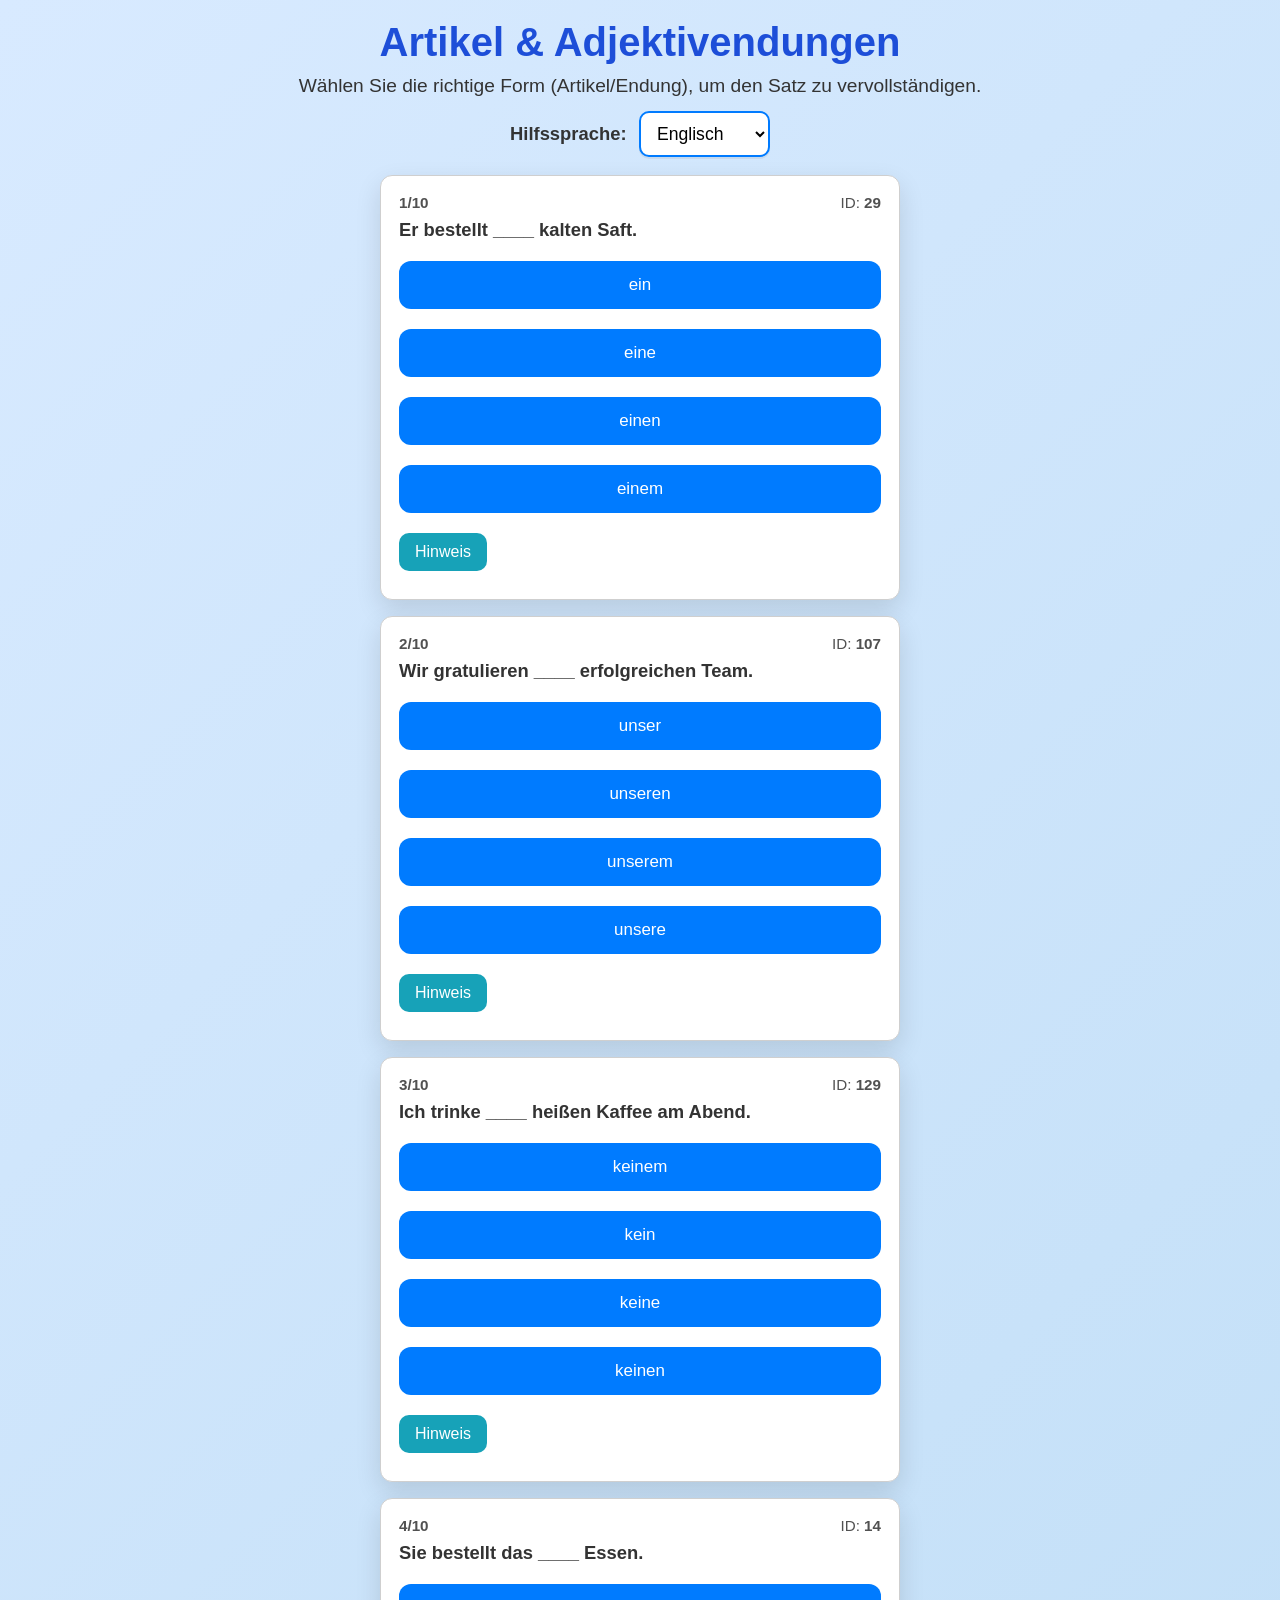
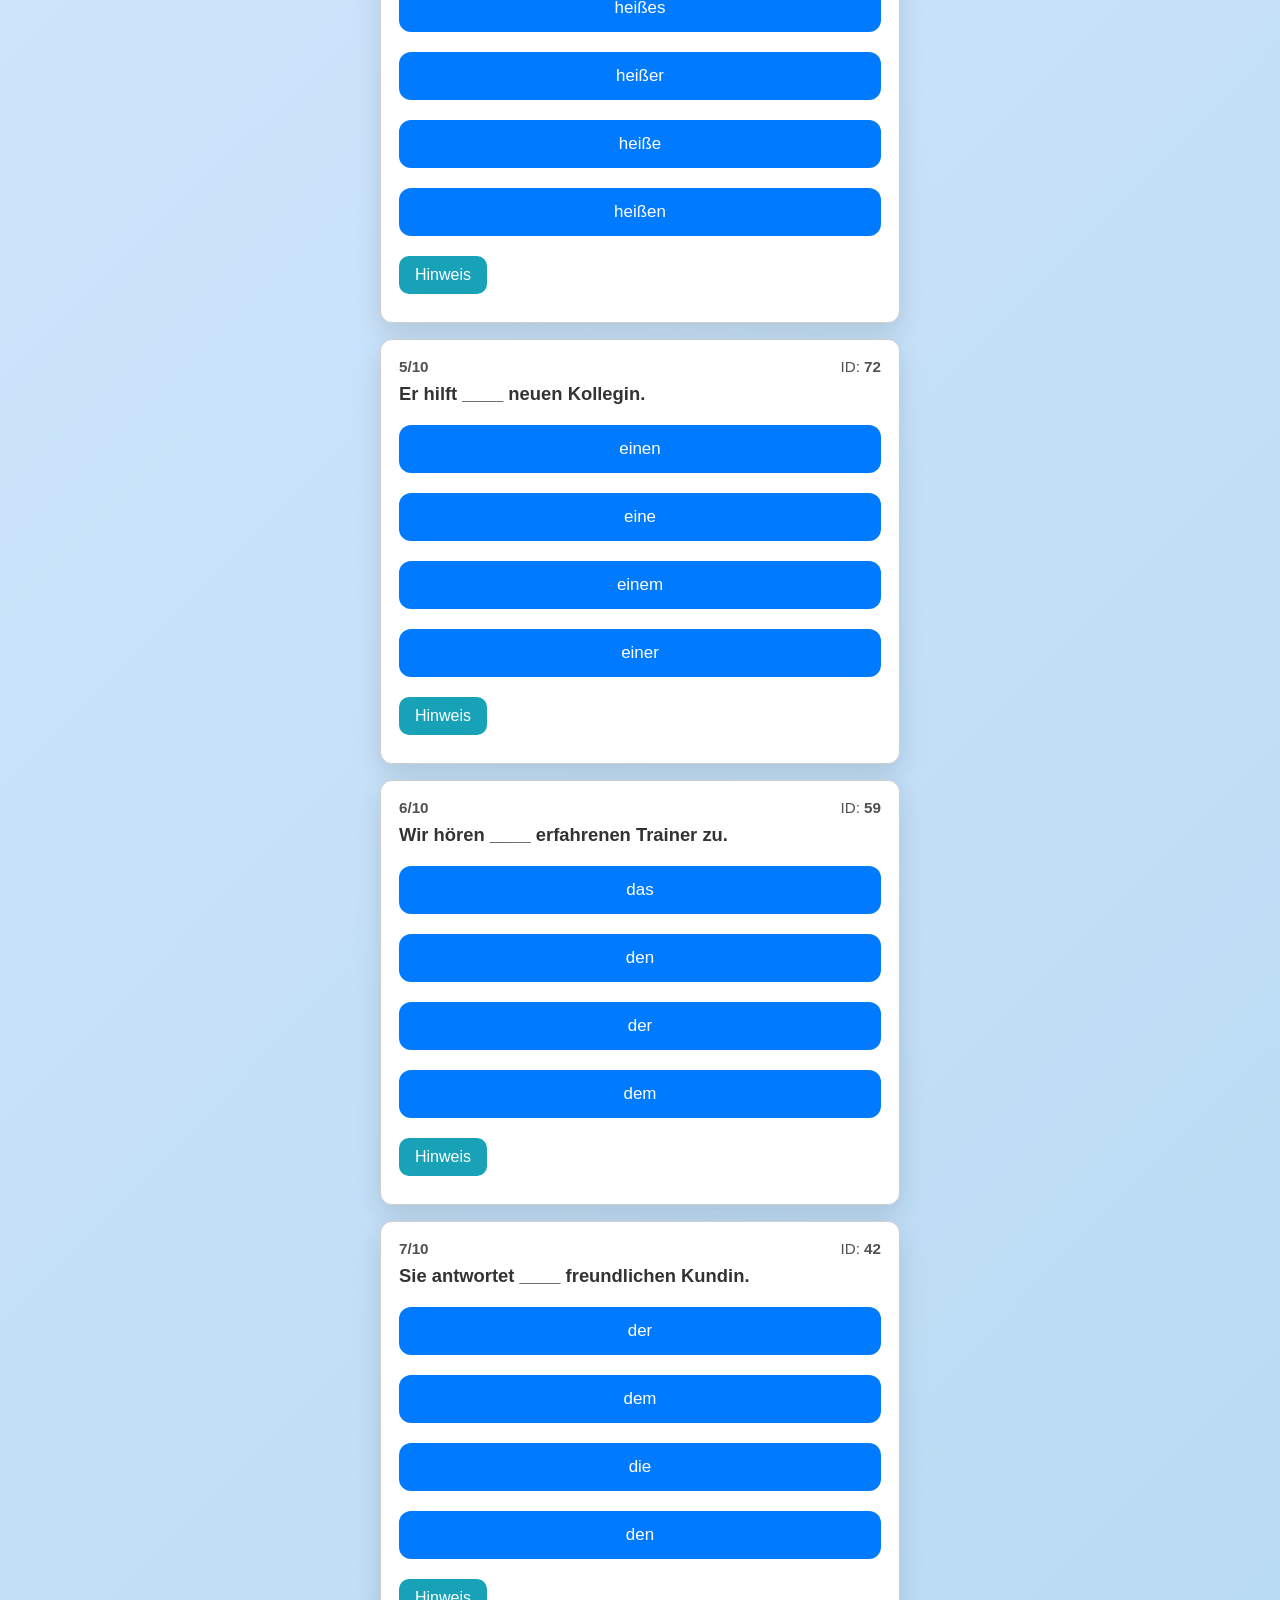
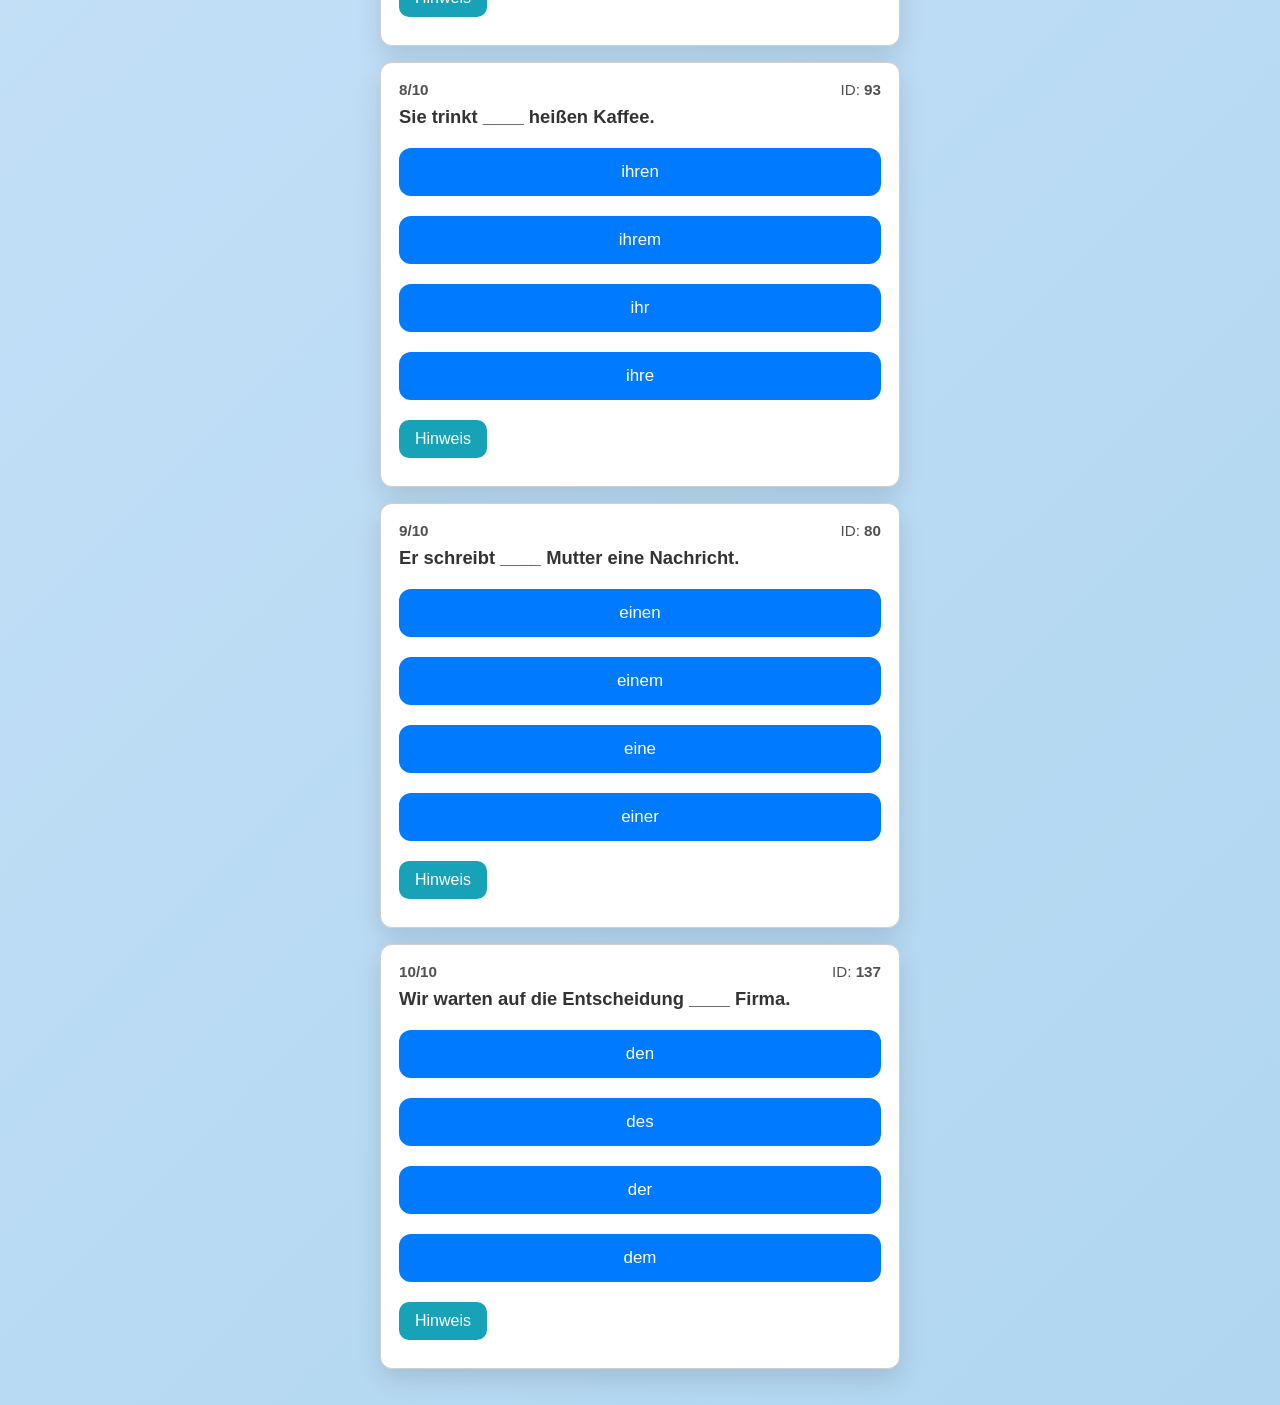
==== commit a6ead3c9: "Revise index.html for improved user experience Updated the HTML structure and content for the langua" ====
--- a/index.html
+++ b/index.html
@@ -1,50 +1 @@
-<!DOCTYPE html>
-<html lang="de">
-<head>
-  <meta charset="UTF-8">
-  <meta name="viewport" content="width=device-width, initial-scale=1.0">
-  <title>Deutsch Trainer</title>
-  <link rel="stylesheet" href="styles.css">
-</head>
-<body>
-  <header class="page-header">
-    <h1>Artikel & Adjektivendungen</h1>
-    <p>Vervollständigen Sie die Sätze.</p>
-  </header>
-
-  <div class="meta-bar">
-    <div class="language-picker">
-      <label for="language-select">Hilfssprache:</label>
-      <select id="language-select">
-        <option value="en">English</option>
-        <option value="uk">Ukrainian</option>
-      </select>
-    </div>
-  </div>
-
-  <main id="questions-container"></main>
-
-  <section id="score-display" class="score-card" hidden>
-    <h2>Runde beendet</h2>
-    <p id="final-score"></p>
-    <div id="final-feedback"></div>
-    <button onclick="location.reload()" class="retry-btn">🔄 Neue Runde</button>
-  </section>
-
-  <div id="grammar-modal" class="modal" aria-hidden="true">
-    <div class="modal__backdrop" data-close="1"></div>
-    <div class="modal__card">
-      <div class="modal__header">
-        <h3 id="modal-title">Regeln</h3>
-        <button class="modal__close" data-close="1">✕</button>
-      </div>
-      <div id="grammar-content" class="modal__body"></div>
-      <div class="modal__footer">
-        <button data-close="1">Schließen</button>
-      </div>
-    </div>
-  </div>
-
-  <script src="app.js"></script>
-</body>
-</html>
+<!DOCTYPE html> <html lang="de"> <head> <meta charset="UTF-8" /> <meta name="viewport" content="width=device-width, initial-scale=1.0" /> <title>Artikel & Adjektivendungen – Trainer</title> <link rel="stylesheet" href="styles.css" /> </head> <body> <header class="page-header"> <h1>Artikel & Adjektivendungen</h1> <p>Wählen Sie die richtige Form (Artikel/Endung), um den Satz zu vervollständigen.</p> </header> <!-- Try Again Button --> <button id="try-again-button" class="try-again-btn" type="button" hidden> 🔄 Versuchen Sie es erneut </button> <!-- Language selection --> <div class="language-bar"> <label for="language-select">Hilfssprache:</label> <select id="language-select"> <option value="en">Englisch</option> <option value="uk">Ukrainisch</option> </select> </div> <!-- Optional: global info (can stay empty) --> <div id="meta-bar" class="meta-bar" aria-live="polite"></div> <!-- Questions --> <main id="questions-container"></main> <!-- Score Display --> <section id="score-display" class="score" hidden aria-live="polite"> <h2>Runde abgeschlossen 🎉</h2> <p id="final-score"></p> <p id="final-feedback"></p> </section> <!-- Grammar modal --> <div id="grammar-modal" class="modal" aria-hidden="true"> <div class="modal__backdrop" data-close="1"></div> <div class="modal__card" role="dialog" aria-modal="true" aria-labelledby="modal-title"> <div class="modal__header"> <h3 id="modal-title" class="modal__title">Regeln</h3> <button class="modal__close" type="button" data-close="1" aria-label="Close">✕</button> </div> <div id="grammar-content" class="modal__body"> <!-- filled by JS --> </div> <div class="modal__footer"> <button class="modal__ok" type="button" data-close="1">OK</button> </div> </div> </div> <script src="app.js" defer></script> </body> </html>
--- a/styles.css
+++ b/styles.css
@@ -14,177 +14,404 @@
   --text: #333;
   --card: #ffffff;
   --border: #cfcfcf;
+
+  --shadow: 0 10px 26px rgba(0, 0, 0, 0.12);
+  --shadow-strong: 0 22px 60px rgba(0, 0, 0, 0.25);
+  --radius: 12px;
+}
+
+* {
+  box-sizing: border-box;
 }
 
 body {
   font-family: "Poppins", Arial, sans-serif;
   background: linear-gradient(135deg, var(--bg1), var(--bg2));
-  background-attachment: fixed;
   padding: 20px;
   margin: 0;
   color: var(--text);
 }
 
+/* Hide elements using HTML hidden */
 [hidden] {
   display: none !important;
 }
 
 /* =========================
-   Progress Bar & Live Stats
+   Header
+========================= */
+
+.page-header {
+  text-align: center;
+  margin-bottom: 14px;
+}
+
+.page-header h1 {
+  font-size: 2.5rem;
+  color: #1d4ed8;
+  margin: 0 0 10px 0;
+}
+
+.page-header p {
+  font-size: 1.2rem;
+  margin: 0;
+}
+
+/* =========================
+   Language bar
+========================= */
+
+.language-bar {
+  text-align: center;
+  margin-bottom: 18px;
+}
+
+.language-bar label {
+  font-size: 1.15rem;
+  margin-right: 8px;
+  font-weight: 600;
+}
+
+.language-bar select {
+  font-size: 1.1rem;
+  padding: 10px 12px;
+  border: 2px solid var(--primary);
+  border-radius: 10px;
+  background-color: var(--card);
+  box-shadow: 0 2px 0 rgba(0,0,0,0.06);
+}
+
+/* =========================
+   Meta bar
 ========================= */
 
 .meta-bar {
-  width: 90%;
-  max-width: 500px;
-  margin: 0 auto 20px auto;
-  background: var(--card);
-  padding: 15px;
-  border-radius: 12px;
-  box-shadow: 0 4px 10px rgba(0,0,0,0.05);
-}
-
-.stats-container {
-  display: flex;
-  justify-content: space-between;
-  margin-bottom: 10px;
-  font-weight: 600;
-  font-size: 0.9rem;
-  color: var(--primary-dark);
-}
-
-.progress-wrapper {
-  height: 10px;
-  background: #e9ecef;
-  border-radius: 10px;
-  overflow: hidden;
-}
-
-.progress-fill {
-  height: 100%;
-  background: var(--ok);
-  transition: width 0.4s ease;
-}
-
-/* =========================
-   Question Cards & Metadata
-========================= */
+  width: 80%;
+  max-width: 520px;
+  margin: 0 auto 10px auto;
+  text-align: center;
+  font-size: 0.95rem;
+  opacity: 0.85;
+}
+
+/* =========================
+   Question cards
+========================= */
+
+#questions-container {
+  margin-top: 10px;
+}
 
 .question-container {
-  margin: 20px auto;
-  padding: 24px;
-  width: 90%;
-  max-width: 500px;
+  margin: 16px auto;
+  padding: 18px;
+  width: 80%;
+  max-width: 520px;
   background-color: var(--card);
-  border-radius: 15px;
+  border-radius: var(--radius);
   border: 1px solid var(--border);
-  box-shadow: 0 10px 25px rgba(0,0,0,0.08);
-  position: relative;
-  transition: transform 0.2s;
-}
-
-.q-meta {
-  display: flex;
-  justify-content: space-between;
-  align-items: center;
-  margin-bottom: 15px;
-}
-
-.case-label {
-  padding: 4px 12px;
-  border-radius: 20px;
-  color: white;
-  font-size: 0.75rem;
-  font-weight: 700;
-  text-transform: uppercase;
-  letter-spacing: 0.5px;
-}
-
-.question-text {
-  font-size: 1.2rem;
-  font-weight: 600;
-  line-height: 1.4;
-  margin-bottom: 20px;
-  color: #1a202c;
-}
-
-/* =========================
-   Buttons & Selection
+  box-shadow: var(--shadow);
+  transition: transform 0.2s, box-shadow 0.2s;
+}
+
+.question-container:hover {
+  transform: translateY(-1px);
+  box-shadow: 0 14px 32px rgba(0,0,0,0.14);
+}
+
+/* =========================
+   Answer buttons
 ========================= */
 
 .choice-btn {
   width: 100%;
-  padding: 14px;
-  margin: 8px 0;
-  background-color: #f8f9fa;
-  color: var(--text);
-  font-size: 1.05rem;
-  font-weight: 500;
-  border: 2px solid #e9ecef;
+  padding: 14px 14px;
+  margin: 10px 0;
+  background-color: var(--primary);
+  color: white;
+  font-size: 1.06rem;
+  border: none;
   border-radius: 12px;
   cursor: pointer;
-  transition: all 0.2s;
-  text-align: left;
-}
-
-.choice-btn:hover:not(:disabled) {
-  background-color: #eef2f7;
-  border-color: var(--primary);
-  transform: translateX(5px);
+  transition: background-color 0.2s, box-shadow 0.2s, transform 0.05s;
+}
+
+.choice-btn:hover {
+  background-color: var(--primary-dark);
+  box-shadow: 0 8px 14px rgba(0,0,0,0.18);
+}
+
+.choice-btn:active {
+  transform: translateY(1px);
+}
+
+.choice-btn:disabled {
+  cursor: not-allowed;
+  background-color: #d3d3d3;
+  color: #333;
+  box-shadow: none;
 }
 
 .choice-btn.selected {
-  border-color: var(--primary);
-  background-color: #e7f1ff;
-  color: var(--primary-dark);
-}
-
-/* =========================
-   Hints & Modals
-========================= */
-
-.modal-hint {
-  background: #fdf2f2;
-  border-left: 4px solid var(--bad);
-  padding: 12px;
-  margin-bottom: 15px;
-  border-radius: 4px;
-  font-size: 0.9rem;
-}
-
+  outline: 3px solid #1d4ed8;
+  outline-offset: 2px;
+}
+
+/* =========================
+   Hint area
+========================= */
+
+.hint-section {
+  margin-top: 10px;
+  display: flex;
+  align-items: center;
+  gap: 10px;
+  flex-wrap: wrap;
+}
+
+.hint-btn {
+  padding: 10px 16px;
+  font-size: 1rem;
+  background-color: var(--accent);
+  color: white;
+  border: none;
+  border-radius: 10px;
+  cursor: pointer;
+  transition: background-color 0.2s, box-shadow 0.2s;
+}
+
+.hint-btn:hover {
+  background-color: var(--accent-dark);
+  box-shadow: 0 6px 12px rgba(0,0,0,0.14);
+}
+
+.hint-btn:disabled {
+  background-color: #d3d3d3;
+  color: #777;
+  cursor: not-allowed;
+  box-shadow: none;
+}
+
+/* clickable grammar link */
 .case-link {
-  font-weight: bold;
+  color: #1d4ed8;
+  font-weight: 700;
   text-decoration: underline;
+  text-underline-offset: 3px;
+}
+
+.case-link:hover {
+  text-decoration: none;
+}
+
+/* =========================
+   Feedback
+========================= */
+
+.feedback {
+  margin-top: 10px;
+  font-size: 1.02rem;
+  font-weight: 650;
+  line-height: 1.35;
+}
+
+.correct {
+  color: var(--ok);
+}
+
+.incorrect {
+  color: var(--bad);
+}
+
+/* =========================
+   Score section
+========================= */
+
+.score,
+#score-display {
+  background-color: var(--card);
+  padding: 20px;
+  border-radius: var(--radius);
+  box-shadow: var(--shadow);
+  width: 80%;
+  max-width: 520px;
+  margin: 26px auto;
+  text-align: center;
+}
+
+#score-display h2 {
+  margin: 0 0 8px 0;
+}
+
+/* =========================
+   Try again button
+========================= */
+
+.try-again-btn {
+  padding: 12px 22px;
+  font-size: 1.15rem;
+  background-color: var(--primary);
+  color: white;
+  border: none;
+  border-radius: 12px;
   cursor: pointer;
-}
-
-/* =========================
-   Results Summary
-========================= */
-
-.result-card {
+  display: block;
+  margin: 0 auto 14px;
+  transition: background-color 0.2s, box-shadow 0.2s, transform 0.05s;
+}
+
+.try-again-btn:hover {
+  background-color: var(--primary-dark);
+  box-shadow: 0 10px 18px rgba(0,0,0,0.18);
+}
+
+.try-again-btn:active {
+  transform: translateY(1px);
+}
+
+.try-again-btn.visible {
+  display: block;
+}
+
+/* =========================
+   Modal – Grammar rules
+========================= */
+
+.modal[aria-hidden="true"] {
+  display: none;
+}
+
+.modal {
+  position: fixed;
+  inset: 0;
+  z-index: 9999;
+}
+
+.modal__backdrop {
+  position: absolute;
+  inset: 0;
+  background: rgba(0,0,0,0.45);
+  backdrop-filter: blur(3px);
+}
+
+.modal__card {
+  position: relative;
+  width: min(760px, calc(100% - 32px));
+  margin: 8vh auto;
+  background: var(--card);
+  border-radius: 16px;
+  box-shadow: var(--shadow-strong);
+  border: 1px solid rgba(0,0,0,0.1);
+  overflow: hidden;
+}
+
+.modal__header {
+  display: flex;
+  align-items: center;
+  justify-content: space-between;
+  gap: 12px;
+  padding: 14px 18px;
+  background: linear-gradient(135deg, var(--bg1), var(--bg2));
+  border-bottom: 1px solid rgba(0,0,0,0.08);
+}
+
+.modal__title {
+  margin: 0;
+  font-size: 1.25rem;
+  color: #1d4ed8;
+  font-weight: 800;
+}
+
+.modal__close {
+  border: none;
+  background: rgba(255,255,255,0.4);
+  font-size: 1.25rem;
+  cursor: pointer;
+  padding: 6px 10px;
+  border-radius: 10px;
+}
+
+.modal__close:hover {
+  background: rgba(255,255,255,0.7);
+}
+
+.modal__body {
+  padding: 18px;
+  max-height: 60vh;
+  overflow: auto;
+  color: var(--text);
+}
+
+.modal__footer {
+  padding: 14px 18px 18px;
+  display: flex;
+  justify-content: flex-end;
+}
+
+.modal__ok {
+  padding: 10px 18px;
+  font-size: 1rem;
+  background-color: var(--primary);
+  color: white;
+  border: none;
+  border-radius: 12px;
+  cursor: pointer;
+  transition: background-color 0.2s, box-shadow 0.2s;
+}
+
+.modal__ok:hover {
+  background-color: var(--primary-dark);
+  box-shadow: 0 10px 18px rgba(0,0,0,0.16);
+}
+
+/* Tables inside modal */
+.modal__body table {
+  width: 100%;
+  border-collapse: collapse;
+  margin-top: 12px;
+  font-size: 0.95rem;
+}
+
+.modal__body th,
+.modal__body td {
+  border: 1px solid rgba(0,0,0,0.12);
+  padding: 9px 8px;
   text-align: center;
 }
 
-.final-score-text {
-  font-size: 1.5rem;
-  font-weight: 700;
-  color: var(--primary);
-}
-
-.final-feedback-stats {
-  margin-top: 15px;
-  line-height: 1.6;
-  padding: 15px;
-  background: #f8f9fa;
-  border-radius: 10px;
-}
-
-/* =========================
-   Mobile Optimization
+.modal__body th {
+  background: #f3f7ff;
+  font-weight: 800;
+}
+
+/* =========================
+   Mobile
 ========================= */
 
 @media screen and (max-width: 768px) {
-  .page-header h1 { font-size: 1.8rem; }
-  .question-container { width: 95%; padding: 18px; }
-  .choice-btn { padding: 12px; }
-}
+  .page-header h1 {
+    font-size: 2rem;
+  }
+
+  .page-header p {
+    font-size: 1.05rem;
+  }
+
+  .question-container {
+    width: 92%;
+    padding: 16px;
+  }
+
+  .choice-btn {
+    font-size: 1rem;
+    padding: 12px;
+  }
+
+  .language-bar select {
+    font-size: 1.05rem;
+  }
+
+  .modal__card {
+    margin: 6vh auto;
+  }
+}
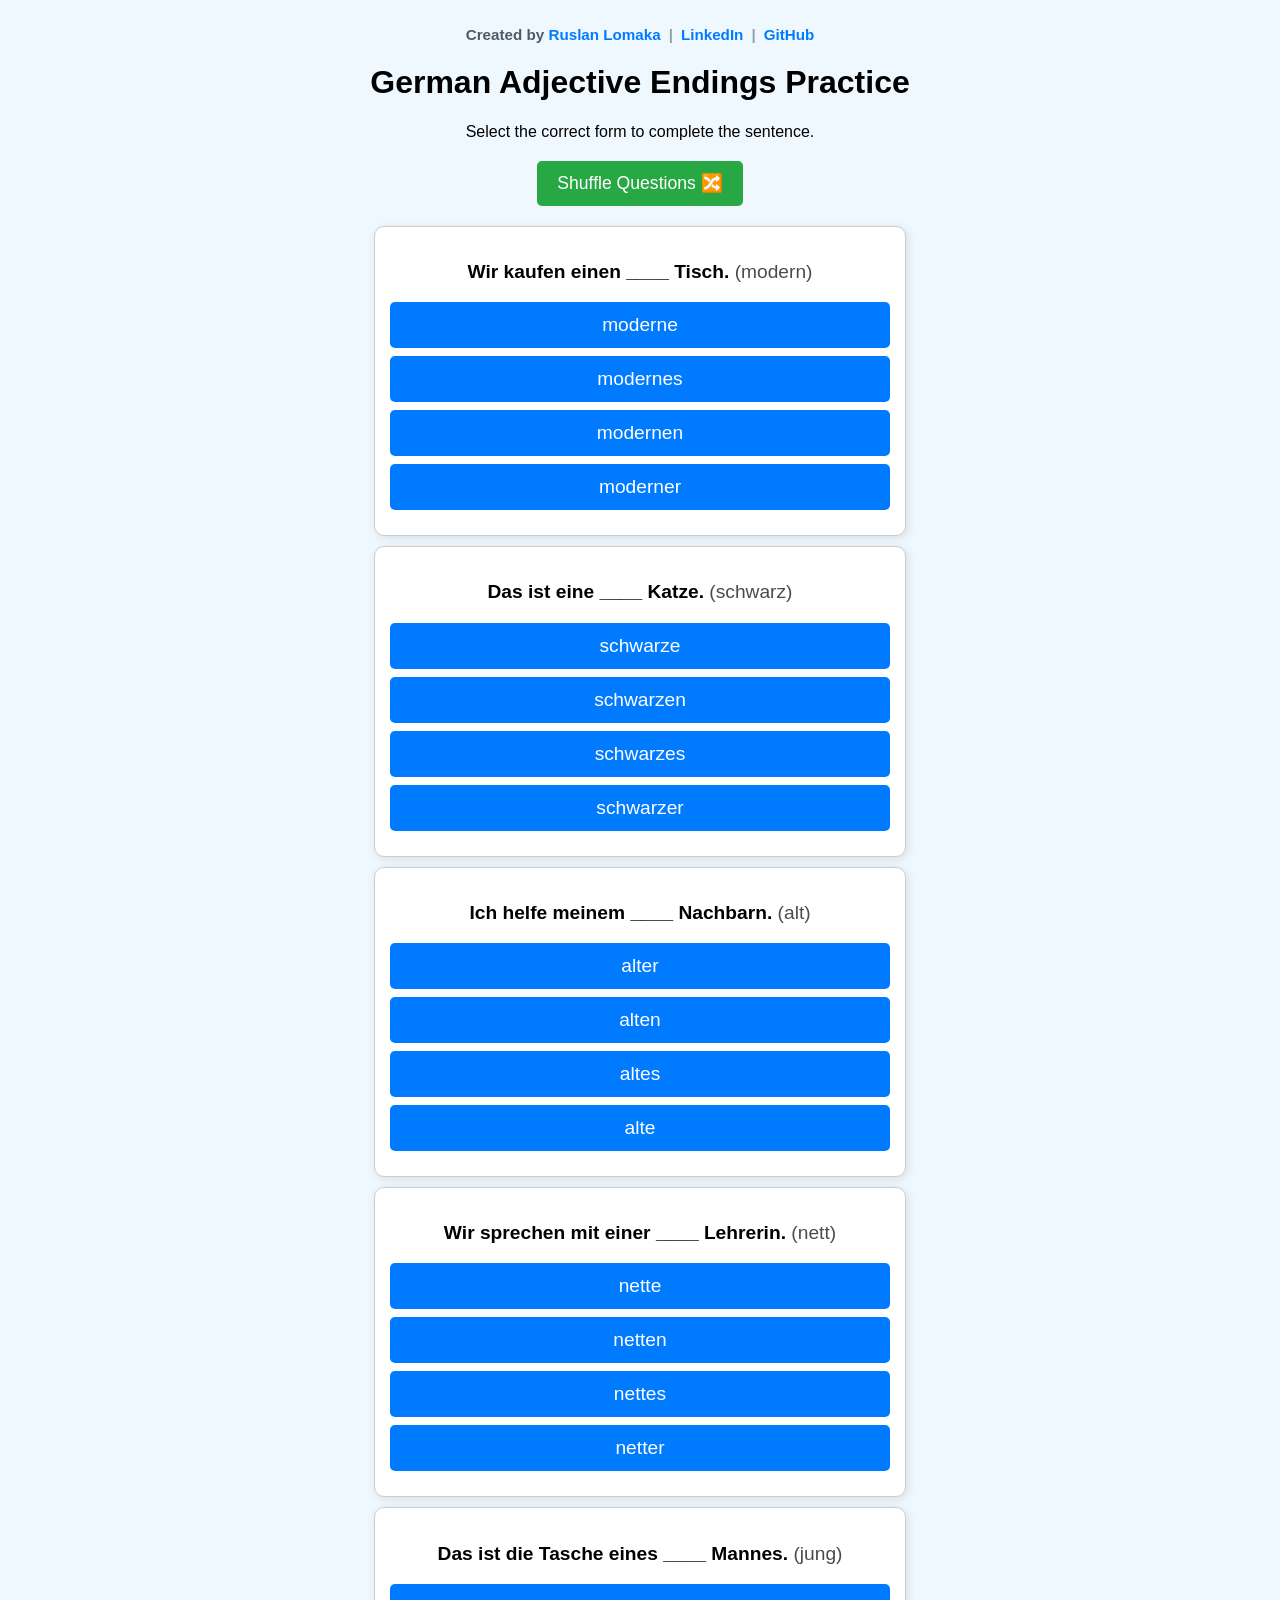
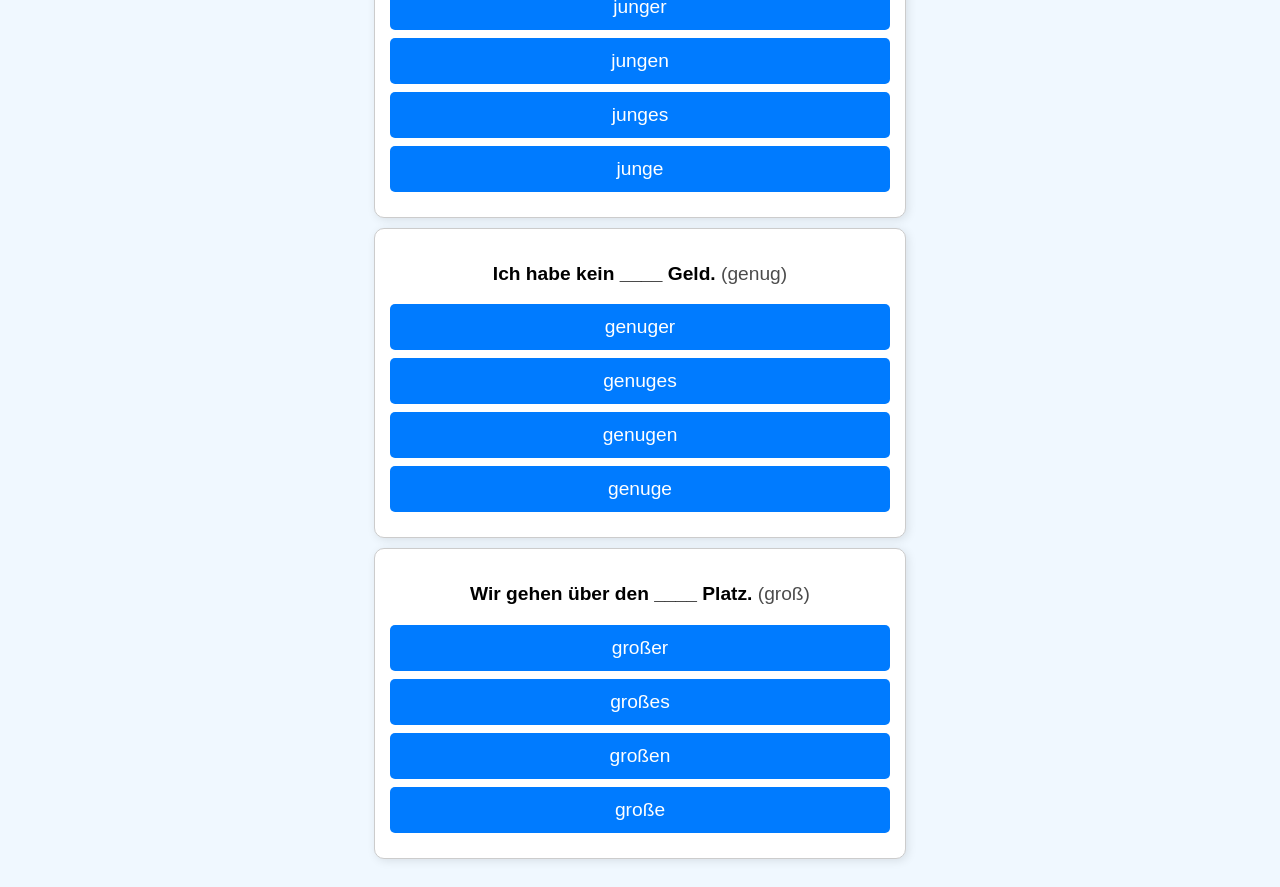
==== commit ace4ca8c: "Add portfolio links to adjective practice" ====
--- a/index.html
+++ b/index.html
@@ -1 +1,27 @@
-<!DOCTYPE html> <html lang="de"> <head> <meta charset="UTF-8" /> <meta name="viewport" content="width=device-width, initial-scale=1.0" /> <title>Artikel & Adjektivendungen – Trainer</title> <link rel="stylesheet" href="styles.css" /> </head> <body> <header class="page-header"> <h1>Artikel & Adjektivendungen</h1> <p>Wählen Sie die richtige Form (Artikel/Endung), um den Satz zu vervollständigen.</p> </header> <!-- Try Again Button --> <button id="try-again-button" class="try-again-btn" type="button" hidden> 🔄 Versuchen Sie es erneut </button> <!-- Language selection --> <div class="language-bar"> <label for="language-select">Hilfssprache:</label> <select id="language-select"> <option value="en">Englisch</option> <option value="uk">Ukrainisch</option> </select> </div> <!-- Optional: global info (can stay empty) --> <div id="meta-bar" class="meta-bar" aria-live="polite"></div> <!-- Questions --> <main id="questions-container"></main> <!-- Score Display --> <section id="score-display" class="score" hidden aria-live="polite"> <h2>Runde abgeschlossen 🎉</h2> <p id="final-score"></p> <p id="final-feedback"></p> </section> <!-- Grammar modal --> <div id="grammar-modal" class="modal" aria-hidden="true"> <div class="modal__backdrop" data-close="1"></div> <div class="modal__card" role="dialog" aria-modal="true" aria-labelledby="modal-title"> <div class="modal__header"> <h3 id="modal-title" class="modal__title">Regeln</h3> <button class="modal__close" type="button" data-close="1" aria-label="Close">✕</button> </div> <div id="grammar-content" class="modal__body"> <!-- filled by JS --> </div> <div class="modal__footer"> <button class="modal__ok" type="button" data-close="1">OK</button> </div> </div> </div> <script src="app.js" defer></script> </body> </html>
+<!DOCTYPE html>
+<html lang="en">
+<head>
+  <meta charset="UTF-8" />
+  <meta name="viewport" content="width=device-width, initial-scale=1.0" />
+  <title>German Adjective Endings Practice</title>
+  <link rel="stylesheet" href="css/styles.css" />
+</head>
+<body>
+  <div class="credits-top">
+    <span>Created by <a href="https://work.ruslanlomaka.org" target="_blank" rel="noopener">Ruslan Lomaka</a></span>
+    <span class="credits-separator">|</span>
+    <a href="https://www.linkedin.com/in/ruslan-lomaka/" target="_blank" rel="noopener">LinkedIn</a>
+    <span class="credits-separator">|</span>
+    <a href="https://github.com/RuslanLomaka/adjectiveEndings" target="_blank" rel="noopener">GitHub</a>
+  </div>
+
+  <h1>German Adjective Endings Practice</h1>
+  <p>Select the correct form to complete the sentence.</p>
+
+  <button id="shuffle-button">Shuffle Questions 🔀</button>
+
+  <div id="questions-container"></div>
+
+  <script src="js/app.js"></script>
+</body>
+</html>
--- a/css/styles.css
+++ b/css/styles.css
@@ -0,0 +1,95 @@
+
+body {
+  font-family: Arial, sans-serif;
+  background-color: #f0f8ff;
+  padding: 10px;
+}
+
+.credits-top {
+  display: flex;
+  flex-wrap: wrap;
+  justify-content: center;
+  align-items: center;
+  gap: 8px;
+  margin: 8px auto 20px;
+  color: #4d5b66;
+  font-size: 0.95em;
+  font-weight: bold;
+}
+
+.credits-top a {
+  color: #007bff;
+  text-decoration: none;
+}
+
+.credits-top a:hover {
+  text-decoration: underline;
+}
+
+.credits-separator {
+  opacity: 0.55;
+}
+
+h1, p {
+  text-align: center;
+}
+
+.question-container {
+  background-color: #ffffff;
+  border: 1px solid #ccc;
+  border-radius: 10px;
+  padding: 15px;
+  margin: 10px auto;
+  width: 90%;
+  max-width: 500px;
+  box-shadow: 2px 2px 10px rgba(0, 0, 0, 0.1);
+  text-align: center;
+  font-size: 1.2em;
+}
+
+.choices {
+  margin-top: 10px;
+}
+
+.choice-btn {
+  display: block;
+  width: 100%;
+  padding: 12px;
+  margin: 8px 0;
+  background-color: #007bff;
+  color: white;
+  border: none;
+  border-radius: 5px;
+  cursor: pointer;
+  transition: background-color 0.3s;
+  font-size: 1em;
+}
+
+.choice-btn:hover {
+  background-color: #0056b3;
+}
+
+.feedback {
+  margin-top: 10px;
+  font-weight: bold;
+}
+
+.correct { color: green; }
+.incorrect { color: red; }
+
+#shuffle-button {
+  display: block;
+  margin: 20px auto;
+  padding: 12px 20px;
+  background-color: #28a745;
+  color: white;
+  border: none;
+  border-radius: 5px;
+  cursor: pointer;
+  transition: background-color 0.3s;
+  font-size: 1.1em;
+}
+
+#shuffle-button:hover {
+  background-color: #218838;
+}
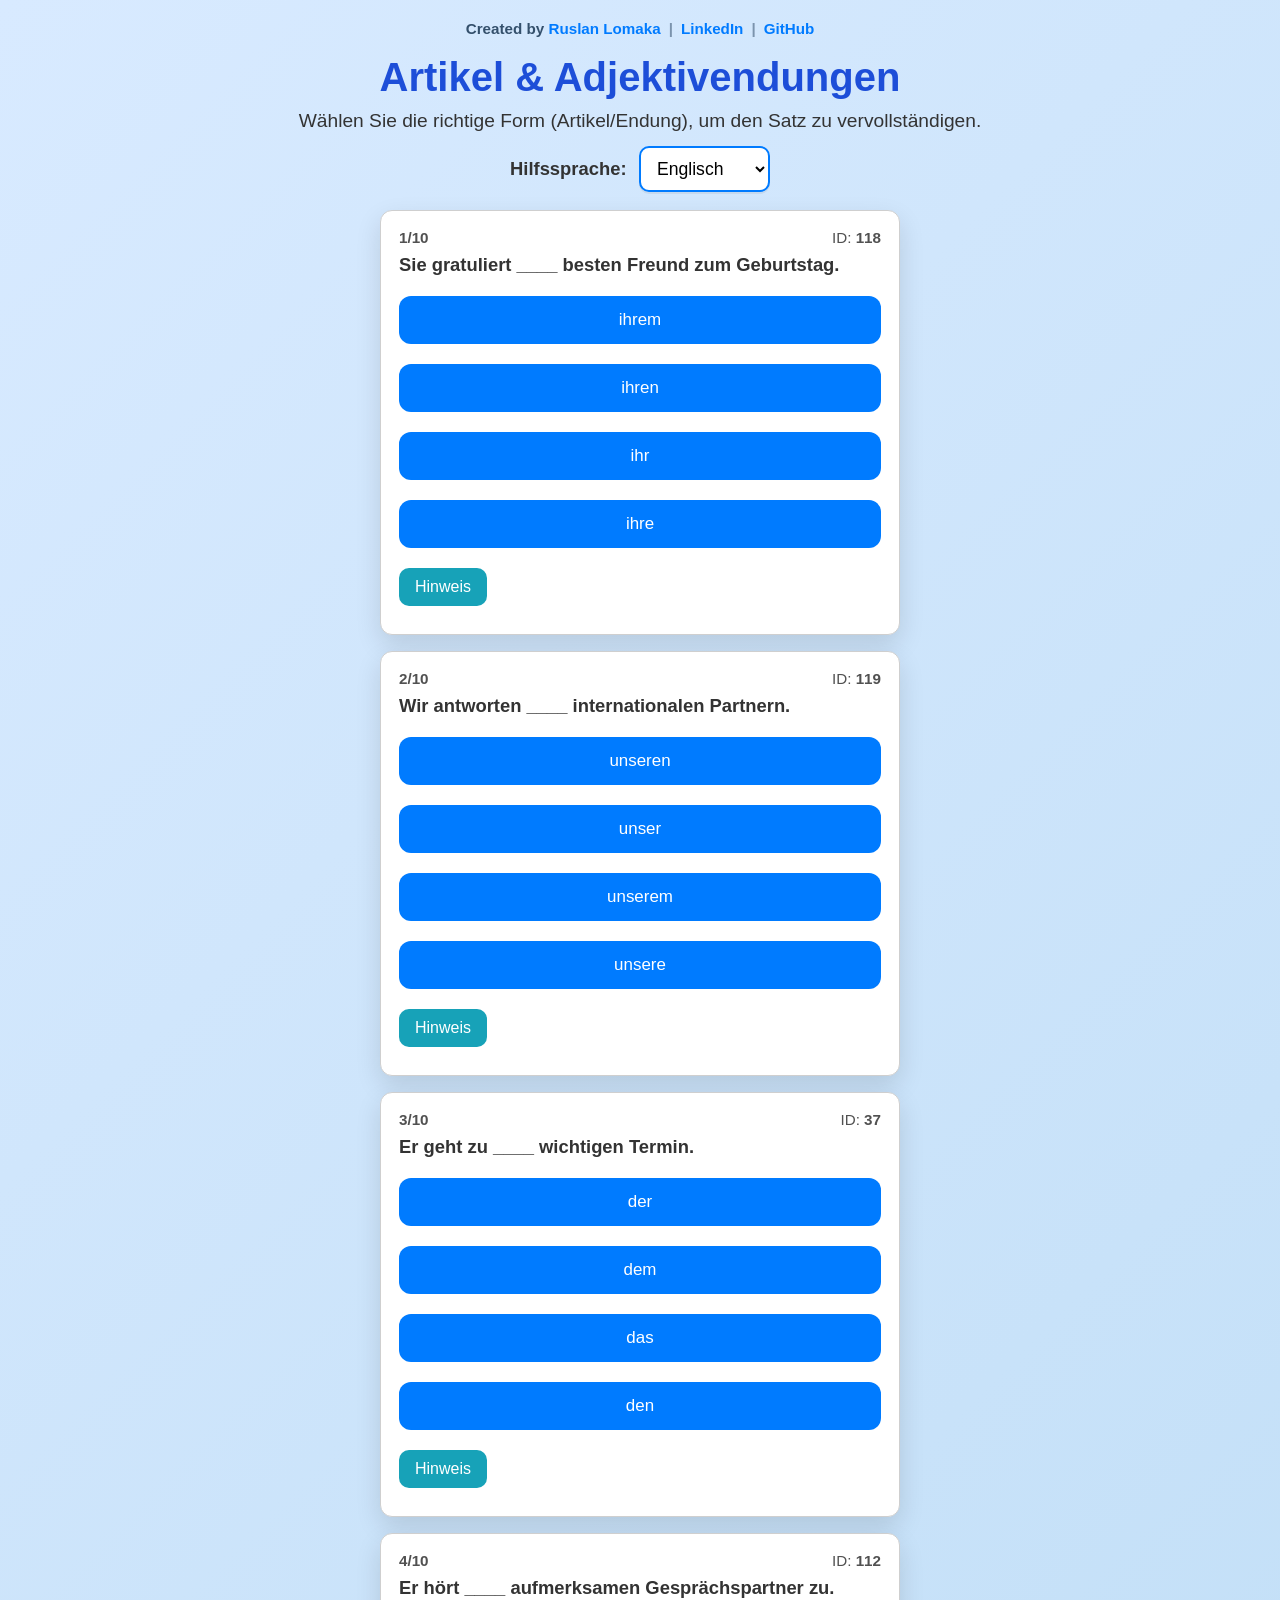
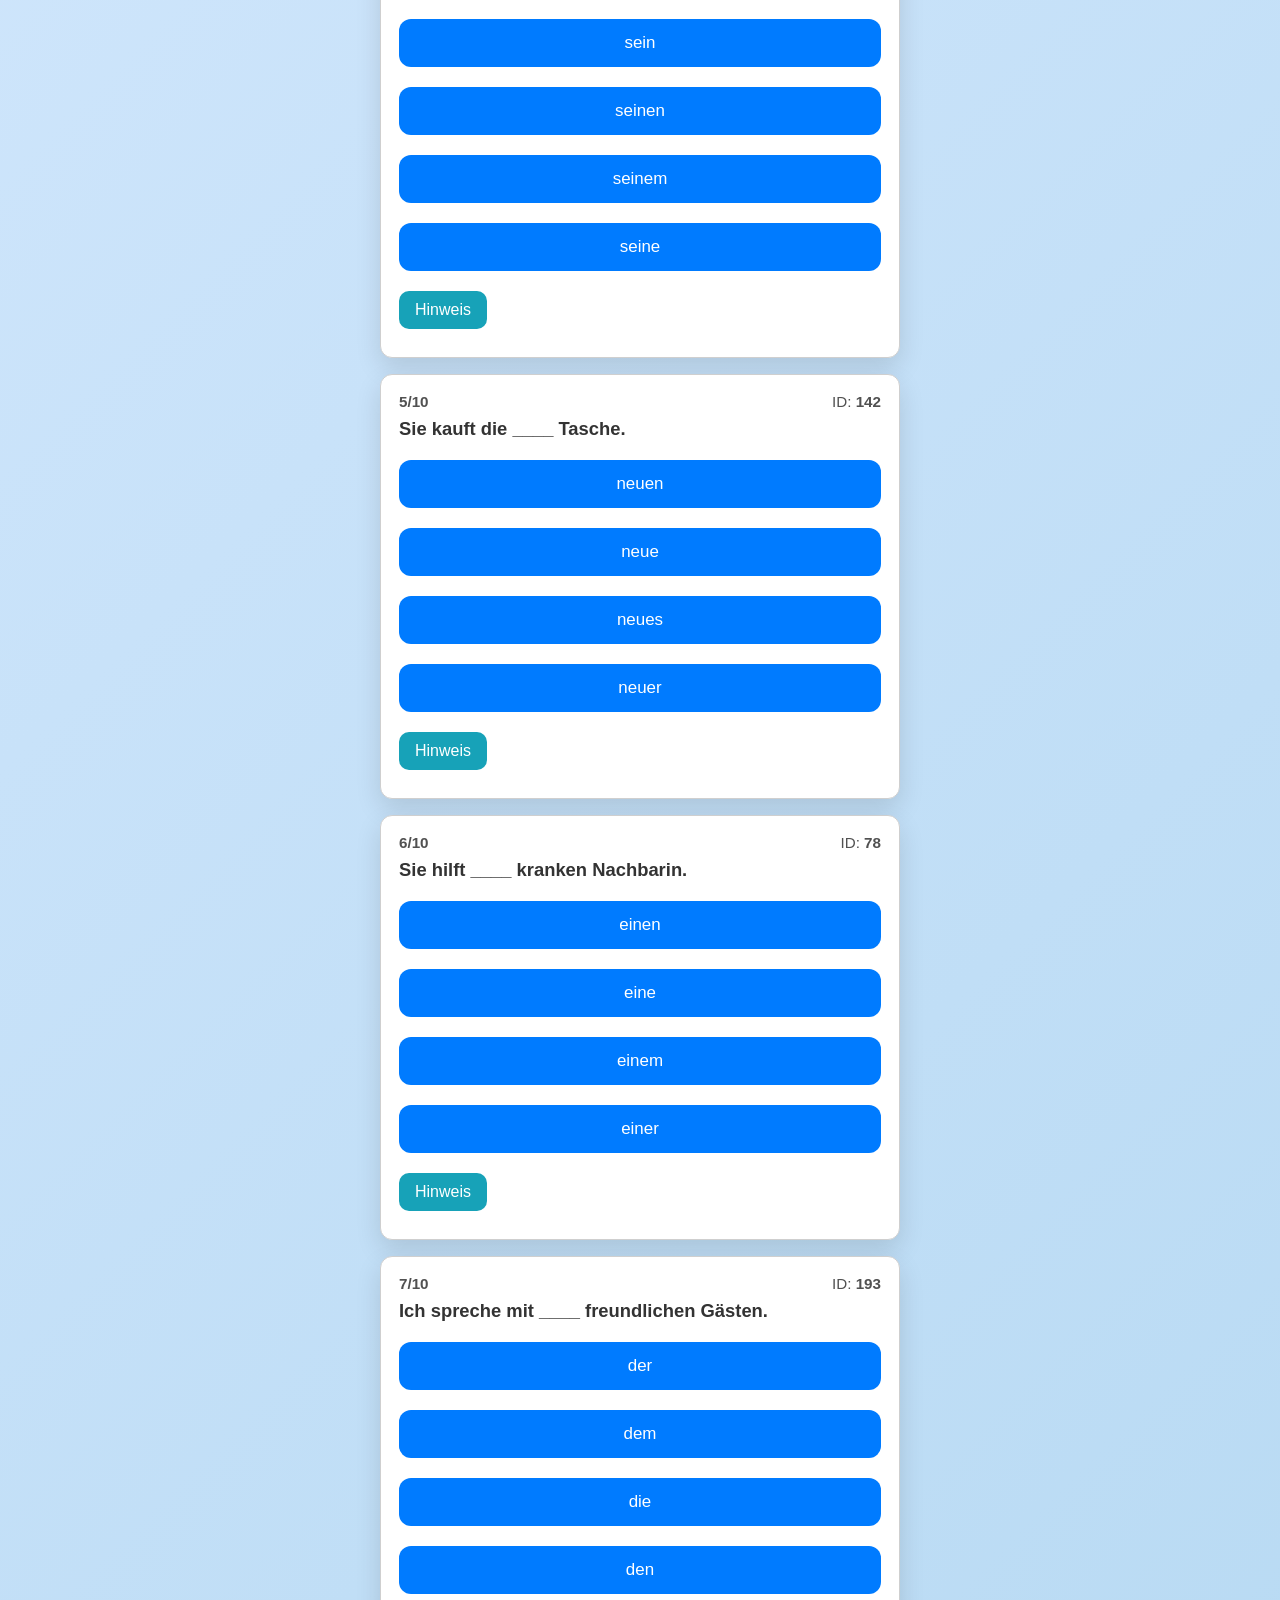
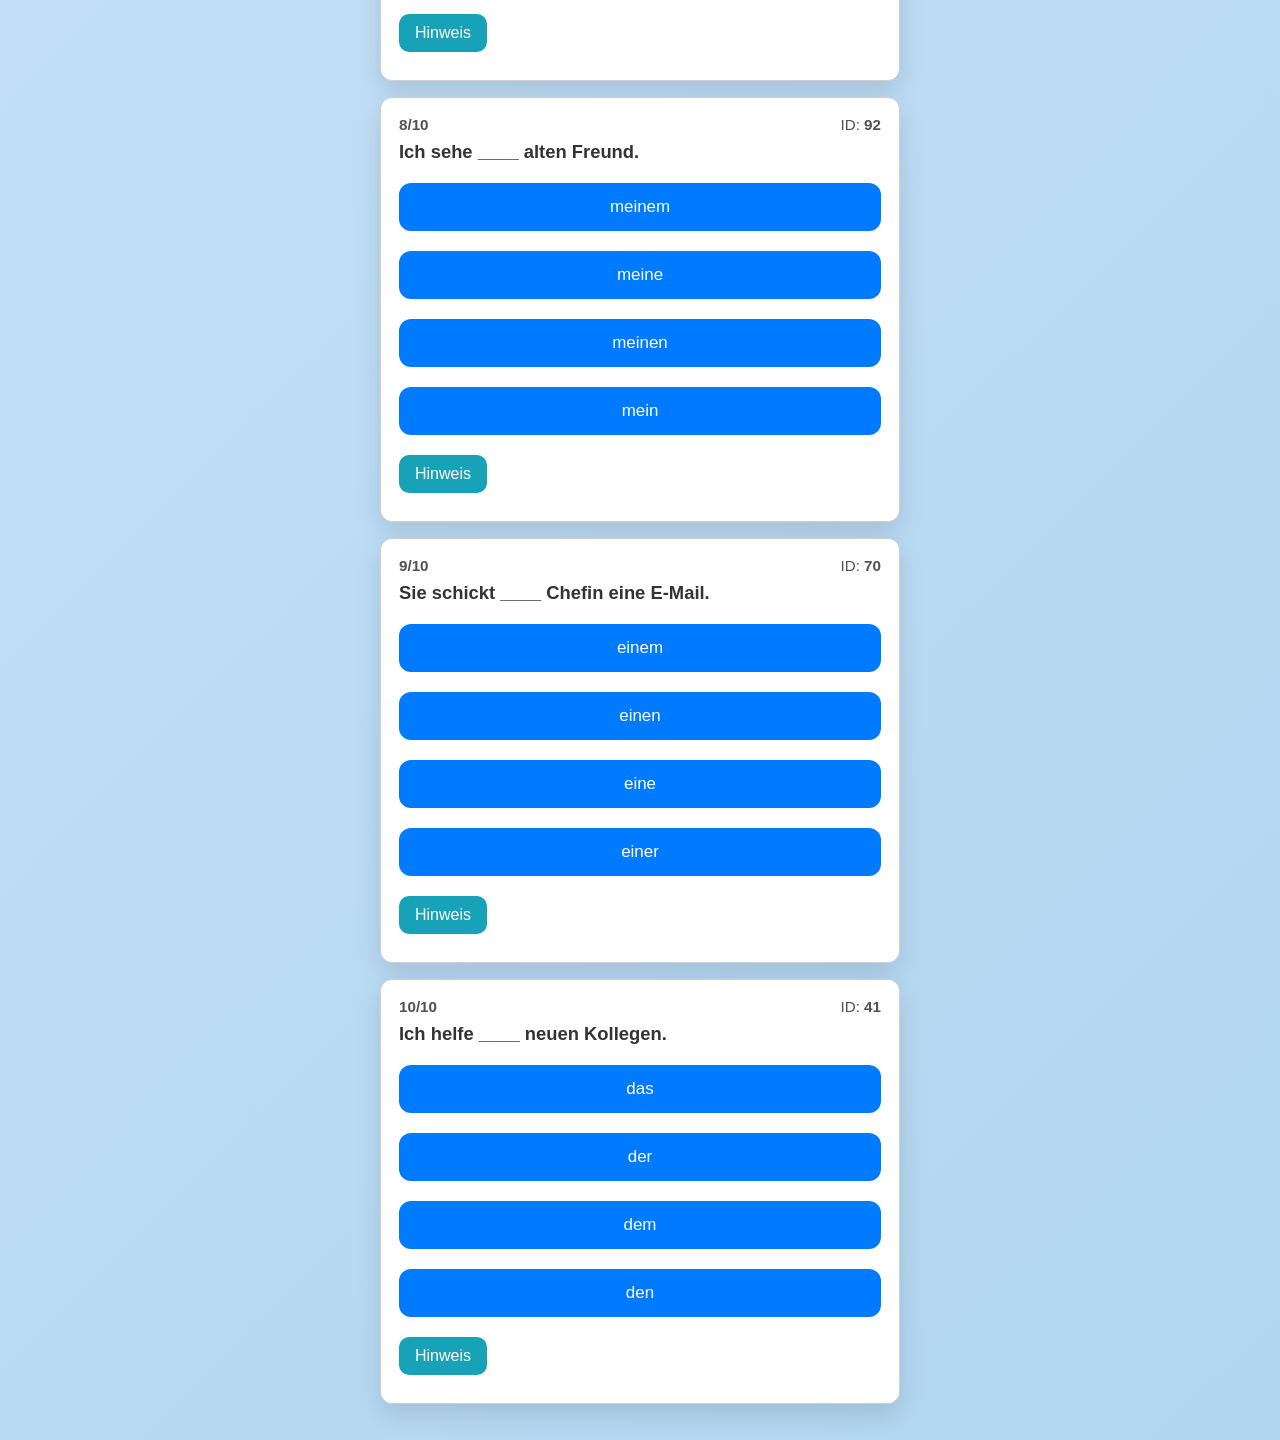
==== commit 4478b709: "Add portfolio links to published adjective trainer" ====
--- a/index.html
+++ b/index.html
@@ -1,27 +1 @@
-<!DOCTYPE html>
-<html lang="en">
-<head>
-  <meta charset="UTF-8" />
-  <meta name="viewport" content="width=device-width, initial-scale=1.0" />
-  <title>German Adjective Endings Practice</title>
-  <link rel="stylesheet" href="css/styles.css" />
-</head>
-<body>
-  <div class="credits-top">
-    <span>Created by <a href="https://work.ruslanlomaka.org" target="_blank" rel="noopener">Ruslan Lomaka</a></span>
-    <span class="credits-separator">|</span>
-    <a href="https://www.linkedin.com/in/ruslan-lomaka/" target="_blank" rel="noopener">LinkedIn</a>
-    <span class="credits-separator">|</span>
-    <a href="https://github.com/RuslanLomaka/adjectiveEndings" target="_blank" rel="noopener">GitHub</a>
-  </div>
-
-  <h1>German Adjective Endings Practice</h1>
-  <p>Select the correct form to complete the sentence.</p>
-
-  <button id="shuffle-button">Shuffle Questions 🔀</button>
-
-  <div id="questions-container"></div>
-
-  <script src="js/app.js"></script>
-</body>
-</html>
+<!DOCTYPE html> <html lang="de"> <head> <meta charset="UTF-8" /> <meta name="viewport" content="width=device-width, initial-scale=1.0" /> <title>Artikel & Adjektivendungen – Trainer</title> <link rel="stylesheet" href="styles.css" /> </head> <body> <div class="credits-top"> <span>Created by <a href="https://work.ruslanlomaka.org" target="_blank" rel="noopener">Ruslan Lomaka</a></span> <span class="credits-separator">|</span> <a href="https://www.linkedin.com/in/ruslan-lomaka/" target="_blank" rel="noopener">LinkedIn</a> <span class="credits-separator">|</span> <a href="https://github.com/RuslanLomaka/adjectiveEndings" target="_blank" rel="noopener">GitHub</a> </div> <header class="page-header"> <h1>Artikel & Adjektivendungen</h1> <p>Wählen Sie die richtige Form (Artikel/Endung), um den Satz zu vervollständigen.</p> </header> <!-- Try Again Button --> <button id="try-again-button" class="try-again-btn" type="button" hidden> 🔄 Versuchen Sie es erneut </button> <!-- Language selection --> <div class="language-bar"> <label for="language-select">Hilfssprache:</label> <select id="language-select"> <option value="en">Englisch</option> <option value="uk">Ukrainisch</option> </select> </div> <!-- Optional: global info (can stay empty) --> <div id="meta-bar" class="meta-bar" aria-live="polite"></div> <!-- Questions --> <main id="questions-container"></main> <!-- Score Display --> <section id="score-display" class="score" hidden aria-live="polite"> <h2>Runde abgeschlossen 🎉</h2> <p id="final-score"></p> <p id="final-feedback"></p> </section> <!-- Grammar modal --> <div id="grammar-modal" class="modal" aria-hidden="true"> <div class="modal__backdrop" data-close="1"></div> <div class="modal__card" role="dialog" aria-modal="true" aria-labelledby="modal-title"> <div class="modal__header"> <h3 id="modal-title" class="modal__title">Regeln</h3> <button class="modal__close" type="button" data-close="1" aria-label="Close">✕</button> </div> <div id="grammar-content" class="modal__body"> <!-- filled by JS --> </div> <div class="modal__footer"> <button class="modal__ok" type="button" data-close="1">OK</button> </div> </div> </div> <script src="app.js" defer></script> </body> </html>
--- a/styles.css
+++ b/styles.css
@@ -0,0 +1,442 @@
+/* =========================
+   Base / Variables
+========================= */
+
+:root {
+  --bg1: #d8eaff;
+  --bg2: #b0d6f0;
+  --primary: #007bff;
+  --primary-dark: #0056b3;
+  --accent: #17a2b8;
+  --accent-dark: #117a8b;
+  --ok: #28a745;
+  --bad: #dc3545;
+  --text: #333;
+  --card: #ffffff;
+  --border: #cfcfcf;
+
+  --shadow: 0 10px 26px rgba(0, 0, 0, 0.12);
+  --shadow-strong: 0 22px 60px rgba(0, 0, 0, 0.25);
+  --radius: 12px;
+}
+
+* {
+  box-sizing: border-box;
+}
+
+body {
+  font-family: "Poppins", Arial, sans-serif;
+  background: linear-gradient(135deg, var(--bg1), var(--bg2));
+  padding: 20px;
+  margin: 0;
+  color: var(--text);
+}
+
+.credits-top {
+  display: flex;
+  flex-wrap: wrap;
+  justify-content: center;
+  align-items: center;
+  gap: 8px;
+  margin: 0 auto 18px;
+  color: #34506c;
+  font-size: 0.95rem;
+  font-weight: 700;
+}
+
+.credits-top a {
+  color: var(--primary);
+  text-decoration: none;
+}
+
+.credits-top a:hover {
+  text-decoration: underline;
+}
+
+.credits-separator {
+  opacity: 0.55;
+}
+
+/* Hide elements using HTML hidden */
+[hidden] {
+  display: none !important;
+}
+
+/* =========================
+   Header
+========================= */
+
+.page-header {
+  text-align: center;
+  margin-bottom: 14px;
+}
+
+.page-header h1 {
+  font-size: 2.5rem;
+  color: #1d4ed8;
+  margin: 0 0 10px 0;
+}
+
+.page-header p {
+  font-size: 1.2rem;
+  margin: 0;
+}
+
+/* =========================
+   Language bar
+========================= */
+
+.language-bar {
+  text-align: center;
+  margin-bottom: 18px;
+}
+
+.language-bar label {
+  font-size: 1.15rem;
+  margin-right: 8px;
+  font-weight: 600;
+}
+
+.language-bar select {
+  font-size: 1.1rem;
+  padding: 10px 12px;
+  border: 2px solid var(--primary);
+  border-radius: 10px;
+  background-color: var(--card);
+  box-shadow: 0 2px 0 rgba(0,0,0,0.06);
+}
+
+/* =========================
+   Meta bar
+========================= */
+
+.meta-bar {
+  width: 80%;
+  max-width: 520px;
+  margin: 0 auto 10px auto;
+  text-align: center;
+  font-size: 0.95rem;
+  opacity: 0.85;
+}
+
+/* =========================
+   Question cards
+========================= */
+
+#questions-container {
+  margin-top: 10px;
+}
+
+.question-container {
+  margin: 16px auto;
+  padding: 18px;
+  width: 80%;
+  max-width: 520px;
+  background-color: var(--card);
+  border-radius: var(--radius);
+  border: 1px solid var(--border);
+  box-shadow: var(--shadow);
+  transition: transform 0.2s, box-shadow 0.2s;
+}
+
+.question-container:hover {
+  transform: translateY(-1px);
+  box-shadow: 0 14px 32px rgba(0,0,0,0.14);
+}
+
+/* =========================
+   Answer buttons
+========================= */
+
+.choice-btn {
+  width: 100%;
+  padding: 14px 14px;
+  margin: 10px 0;
+  background-color: var(--primary);
+  color: white;
+  font-size: 1.06rem;
+  border: none;
+  border-radius: 12px;
+  cursor: pointer;
+  transition: background-color 0.2s, box-shadow 0.2s, transform 0.05s;
+}
+
+.choice-btn:hover {
+  background-color: var(--primary-dark);
+  box-shadow: 0 8px 14px rgba(0,0,0,0.18);
+}
+
+.choice-btn:active {
+  transform: translateY(1px);
+}
+
+.choice-btn:disabled {
+  cursor: not-allowed;
+  background-color: #d3d3d3;
+  color: #333;
+  box-shadow: none;
+}
+
+.choice-btn.selected {
+  outline: 3px solid #1d4ed8;
+  outline-offset: 2px;
+}
+
+/* =========================
+   Hint area
+========================= */
+
+.hint-section {
+  margin-top: 10px;
+  display: flex;
+  align-items: center;
+  gap: 10px;
+  flex-wrap: wrap;
+}
+
+.hint-btn {
+  padding: 10px 16px;
+  font-size: 1rem;
+  background-color: var(--accent);
+  color: white;
+  border: none;
+  border-radius: 10px;
+  cursor: pointer;
+  transition: background-color 0.2s, box-shadow 0.2s;
+}
+
+.hint-btn:hover {
+  background-color: var(--accent-dark);
+  box-shadow: 0 6px 12px rgba(0,0,0,0.14);
+}
+
+.hint-btn:disabled {
+  background-color: #d3d3d3;
+  color: #777;
+  cursor: not-allowed;
+  box-shadow: none;
+}
+
+/* clickable grammar link */
+.case-link {
+  color: #1d4ed8;
+  font-weight: 700;
+  text-decoration: underline;
+  text-underline-offset: 3px;
+}
+
+.case-link:hover {
+  text-decoration: none;
+}
+
+/* =========================
+   Feedback
+========================= */
+
+.feedback {
+  margin-top: 10px;
+  font-size: 1.02rem;
+  font-weight: 650;
+  line-height: 1.35;
+}
+
+.correct {
+  color: var(--ok);
+}
+
+.incorrect {
+  color: var(--bad);
+}
+
+/* =========================
+   Score section
+========================= */
+
+.score,
+#score-display {
+  background-color: var(--card);
+  padding: 20px;
+  border-radius: var(--radius);
+  box-shadow: var(--shadow);
+  width: 80%;
+  max-width: 520px;
+  margin: 26px auto;
+  text-align: center;
+}
+
+#score-display h2 {
+  margin: 0 0 8px 0;
+}
+
+/* =========================
+   Try again button
+========================= */
+
+.try-again-btn {
+  padding: 12px 22px;
+  font-size: 1.15rem;
+  background-color: var(--primary);
+  color: white;
+  border: none;
+  border-radius: 12px;
+  cursor: pointer;
+  display: block;
+  margin: 0 auto 14px;
+  transition: background-color 0.2s, box-shadow 0.2s, transform 0.05s;
+}
+
+.try-again-btn:hover {
+  background-color: var(--primary-dark);
+  box-shadow: 0 10px 18px rgba(0,0,0,0.18);
+}
+
+.try-again-btn:active {
+  transform: translateY(1px);
+}
+
+.try-again-btn.visible {
+  display: block;
+}
+
+/* =========================
+   Modal – Grammar rules
+========================= */
+
+.modal[aria-hidden="true"] {
+  display: none;
+}
+
+.modal {
+  position: fixed;
+  inset: 0;
+  z-index: 9999;
+}
+
+.modal__backdrop {
+  position: absolute;
+  inset: 0;
+  background: rgba(0,0,0,0.45);
+  backdrop-filter: blur(3px);
+}
+
+.modal__card {
+  position: relative;
+  width: min(760px, calc(100% - 32px));
+  margin: 8vh auto;
+  background: var(--card);
+  border-radius: 16px;
+  box-shadow: var(--shadow-strong);
+  border: 1px solid rgba(0,0,0,0.1);
+  overflow: hidden;
+}
+
+.modal__header {
+  display: flex;
+  align-items: center;
+  justify-content: space-between;
+  gap: 12px;
+  padding: 14px 18px;
+  background: linear-gradient(135deg, var(--bg1), var(--bg2));
+  border-bottom: 1px solid rgba(0,0,0,0.08);
+}
+
+.modal__title {
+  margin: 0;
+  font-size: 1.25rem;
+  color: #1d4ed8;
+  font-weight: 800;
+}
+
+.modal__close {
+  border: none;
+  background: rgba(255,255,255,0.4);
+  font-size: 1.25rem;
+  cursor: pointer;
+  padding: 6px 10px;
+  border-radius: 10px;
+}
+
+.modal__close:hover {
+  background: rgba(255,255,255,0.7);
+}
+
+.modal__body {
+  padding: 18px;
+  max-height: 60vh;
+  overflow: auto;
+  color: var(--text);
+}
+
+.modal__footer {
+  padding: 14px 18px 18px;
+  display: flex;
+  justify-content: flex-end;
+}
+
+.modal__ok {
+  padding: 10px 18px;
+  font-size: 1rem;
+  background-color: var(--primary);
+  color: white;
+  border: none;
+  border-radius: 12px;
+  cursor: pointer;
+  transition: background-color 0.2s, box-shadow 0.2s;
+}
+
+.modal__ok:hover {
+  background-color: var(--primary-dark);
+  box-shadow: 0 10px 18px rgba(0,0,0,0.16);
+}
+
+/* Tables inside modal */
+.modal__body table {
+  width: 100%;
+  border-collapse: collapse;
+  margin-top: 12px;
+  font-size: 0.95rem;
+}
+
+.modal__body th,
+.modal__body td {
+  border: 1px solid rgba(0,0,0,0.12);
+  padding: 9px 8px;
+  text-align: center;
+}
+
+.modal__body th {
+  background: #f3f7ff;
+  font-weight: 800;
+}
+
+/* =========================
+   Mobile
+========================= */
+
+@media screen and (max-width: 768px) {
+  .page-header h1 {
+    font-size: 2rem;
+  }
+
+  .page-header p {
+    font-size: 1.05rem;
+  }
+
+  .question-container {
+    width: 92%;
+    padding: 16px;
+  }
+
+  .choice-btn {
+    font-size: 1rem;
+    padding: 12px;
+  }
+
+  .language-bar select {
+    font-size: 1.05rem;
+  }
+
+  .modal__card {
+    margin: 6vh auto;
+  }
+}
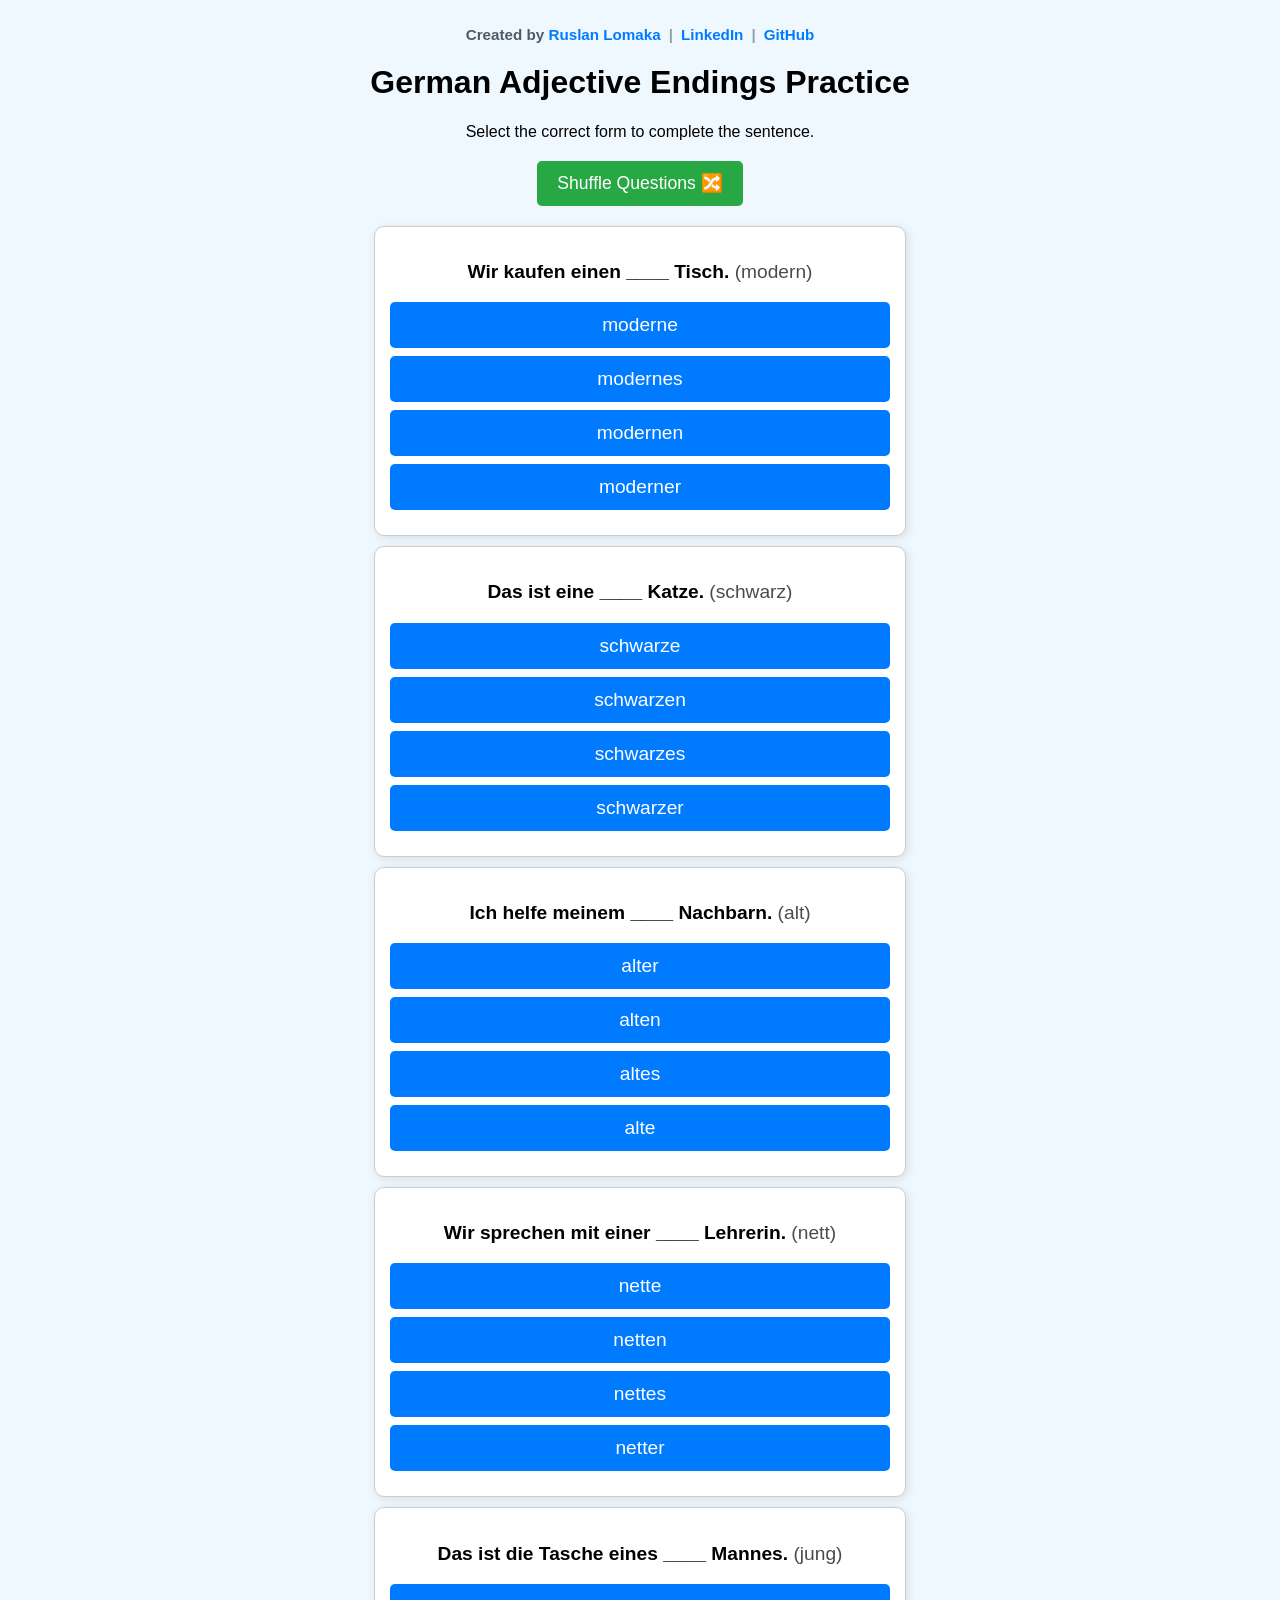
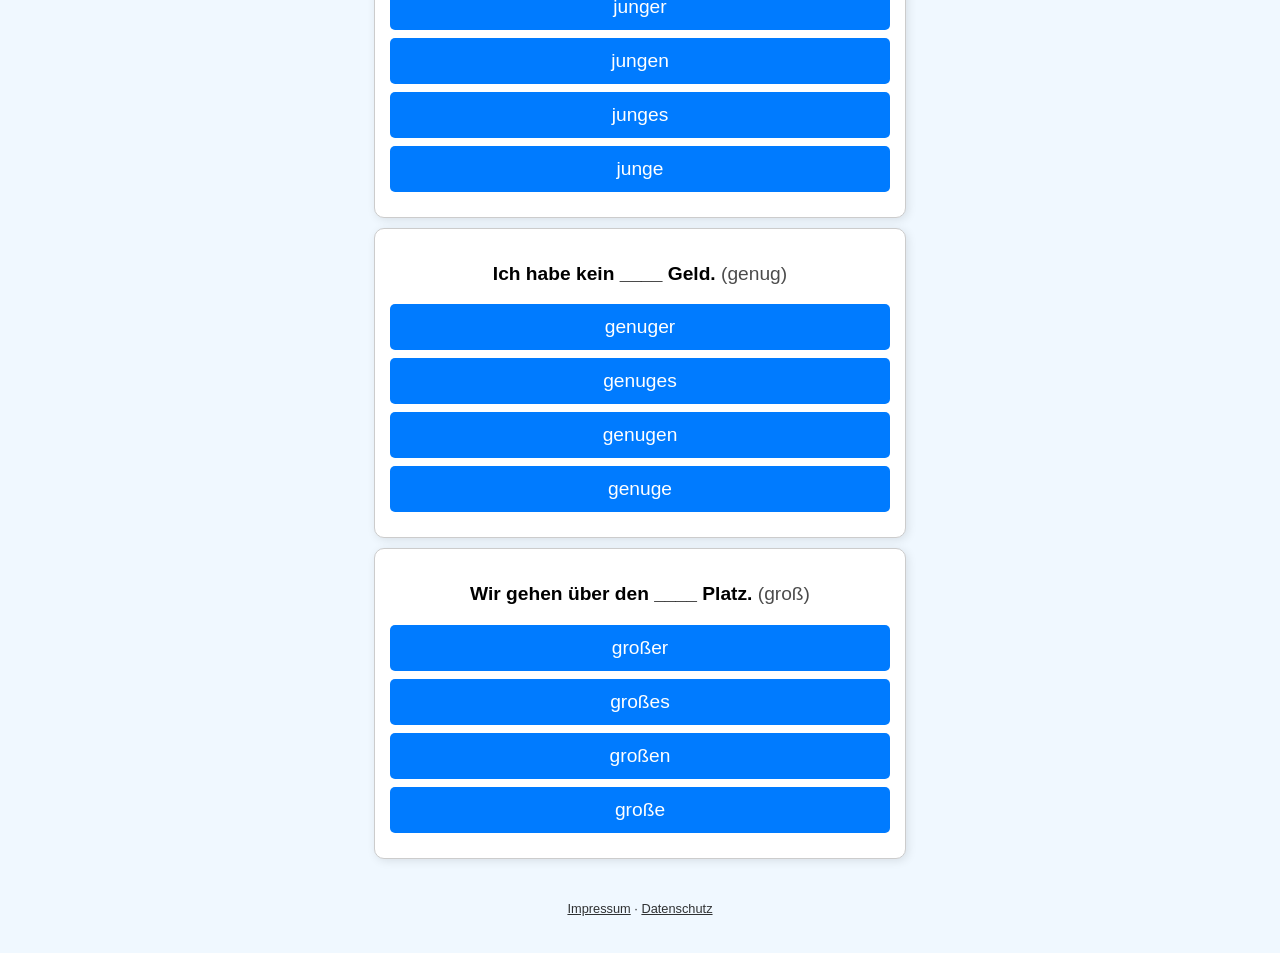
==== commit 9e52d388: "Add Datenschutz page and Impressum link A small footer on every page links to the shared Impressum o" ====
--- a/index.html
+++ b/index.html
@@ -1 +1,29 @@
-<!DOCTYPE html> <html lang="de"> <head> <meta charset="UTF-8" /> <meta name="viewport" content="width=device-width, initial-scale=1.0" /> <title>Artikel & Adjektivendungen – Trainer</title> <link rel="stylesheet" href="styles.css" /> </head> <body> <div class="credits-top"> <span>Created by <a href="https://work.ruslanlomaka.org" target="_blank" rel="noopener">Ruslan Lomaka</a></span> <span class="credits-separator">|</span> <a href="https://www.linkedin.com/in/ruslan-lomaka/" target="_blank" rel="noopener">LinkedIn</a> <span class="credits-separator">|</span> <a href="https://github.com/RuslanLomaka/adjectiveEndings" target="_blank" rel="noopener">GitHub</a> </div> <header class="page-header"> <h1>Artikel & Adjektivendungen</h1> <p>Wählen Sie die richtige Form (Artikel/Endung), um den Satz zu vervollständigen.</p> </header> <!-- Try Again Button --> <button id="try-again-button" class="try-again-btn" type="button" hidden> 🔄 Versuchen Sie es erneut </button> <!-- Language selection --> <div class="language-bar"> <label for="language-select">Hilfssprache:</label> <select id="language-select"> <option value="en">Englisch</option> <option value="uk">Ukrainisch</option> </select> </div> <!-- Optional: global info (can stay empty) --> <div id="meta-bar" class="meta-bar" aria-live="polite"></div> <!-- Questions --> <main id="questions-container"></main> <!-- Score Display --> <section id="score-display" class="score" hidden aria-live="polite"> <h2>Runde abgeschlossen 🎉</h2> <p id="final-score"></p> <p id="final-feedback"></p> </section> <!-- Grammar modal --> <div id="grammar-modal" class="modal" aria-hidden="true"> <div class="modal__backdrop" data-close="1"></div> <div class="modal__card" role="dialog" aria-modal="true" aria-labelledby="modal-title"> <div class="modal__header"> <h3 id="modal-title" class="modal__title">Regeln</h3> <button class="modal__close" type="button" data-close="1" aria-label="Close">✕</button> </div> <div id="grammar-content" class="modal__body"> <!-- filled by JS --> </div> <div class="modal__footer"> <button class="modal__ok" type="button" data-close="1">OK</button> </div> </div> </div> <script src="app.js" defer></script> </body> </html>
+<!DOCTYPE html>
+<html lang="en">
+<head>
+  <meta charset="UTF-8" />
+  <meta name="viewport" content="width=device-width, initial-scale=1.0" />
+  <title>German Adjective Endings Practice</title>
+  <link rel="stylesheet" href="css/styles.css" />
+</head>
+<body>
+  <div class="credits-top">
+    <span>Created by <a href="https://work.ruslanlomaka.org" target="_blank" rel="noopener">Ruslan Lomaka</a></span>
+    <span class="credits-separator">|</span>
+    <a href="https://www.linkedin.com/in/ruslan-lomaka/" target="_blank" rel="noopener">LinkedIn</a>
+    <span class="credits-separator">|</span>
+    <a href="https://github.com/RuslanLomaka/adjectiveEndings" target="_blank" rel="noopener">GitHub</a>
+  </div>
+
+  <h1>German Adjective Endings Practice</h1>
+  <p>Select the correct form to complete the sentence.</p>
+
+  <button id="shuffle-button">Shuffle Questions 🔀</button>
+
+  <div id="questions-container"></div>
+
+  <script src="js/app.js"></script>
+<!-- rechtliches -->
+<footer class="rechtliches" style="clear:both;margin:2.5rem auto 1rem;padding:0 1rem;text-align:center;font-size:.8rem;line-height:1.6;opacity:.8"><a href="https://edv.ruslanlomaka.org/impressum/" style="color:inherit;text-decoration:underline">Impressum</a> · <a href="datenschutz.html" style="color:inherit;text-decoration:underline">Datenschutz</a></footer>
+</body>
+</html>
--- a/css/styles.css
+++ b/css/styles.css
@@ -0,0 +1,95 @@
+
+body {
+  font-family: Arial, sans-serif;
+  background-color: #f0f8ff;
+  padding: 10px;
+}
+
+.credits-top {
+  display: flex;
+  flex-wrap: wrap;
+  justify-content: center;
+  align-items: center;
+  gap: 8px;
+  margin: 8px auto 20px;
+  color: #4d5b66;
+  font-size: 0.95em;
+  font-weight: bold;
+}
+
+.credits-top a {
+  color: #007bff;
+  text-decoration: none;
+}
+
+.credits-top a:hover {
+  text-decoration: underline;
+}
+
+.credits-separator {
+  opacity: 0.55;
+}
+
+h1, p {
+  text-align: center;
+}
+
+.question-container {
+  background-color: #ffffff;
+  border: 1px solid #ccc;
+  border-radius: 10px;
+  padding: 15px;
+  margin: 10px auto;
+  width: 90%;
+  max-width: 500px;
+  box-shadow: 2px 2px 10px rgba(0, 0, 0, 0.1);
+  text-align: center;
+  font-size: 1.2em;
+}
+
+.choices {
+  margin-top: 10px;
+}
+
+.choice-btn {
+  display: block;
+  width: 100%;
+  padding: 12px;
+  margin: 8px 0;
+  background-color: #007bff;
+  color: white;
+  border: none;
+  border-radius: 5px;
+  cursor: pointer;
+  transition: background-color 0.3s;
+  font-size: 1em;
+}
+
+.choice-btn:hover {
+  background-color: #0056b3;
+}
+
+.feedback {
+  margin-top: 10px;
+  font-weight: bold;
+}
+
+.correct { color: green; }
+.incorrect { color: red; }
+
+#shuffle-button {
+  display: block;
+  margin: 20px auto;
+  padding: 12px 20px;
+  background-color: #28a745;
+  color: white;
+  border: none;
+  border-radius: 5px;
+  cursor: pointer;
+  transition: background-color 0.3s;
+  font-size: 1.1em;
+}
+
+#shuffle-button:hover {
+  background-color: #218838;
+}
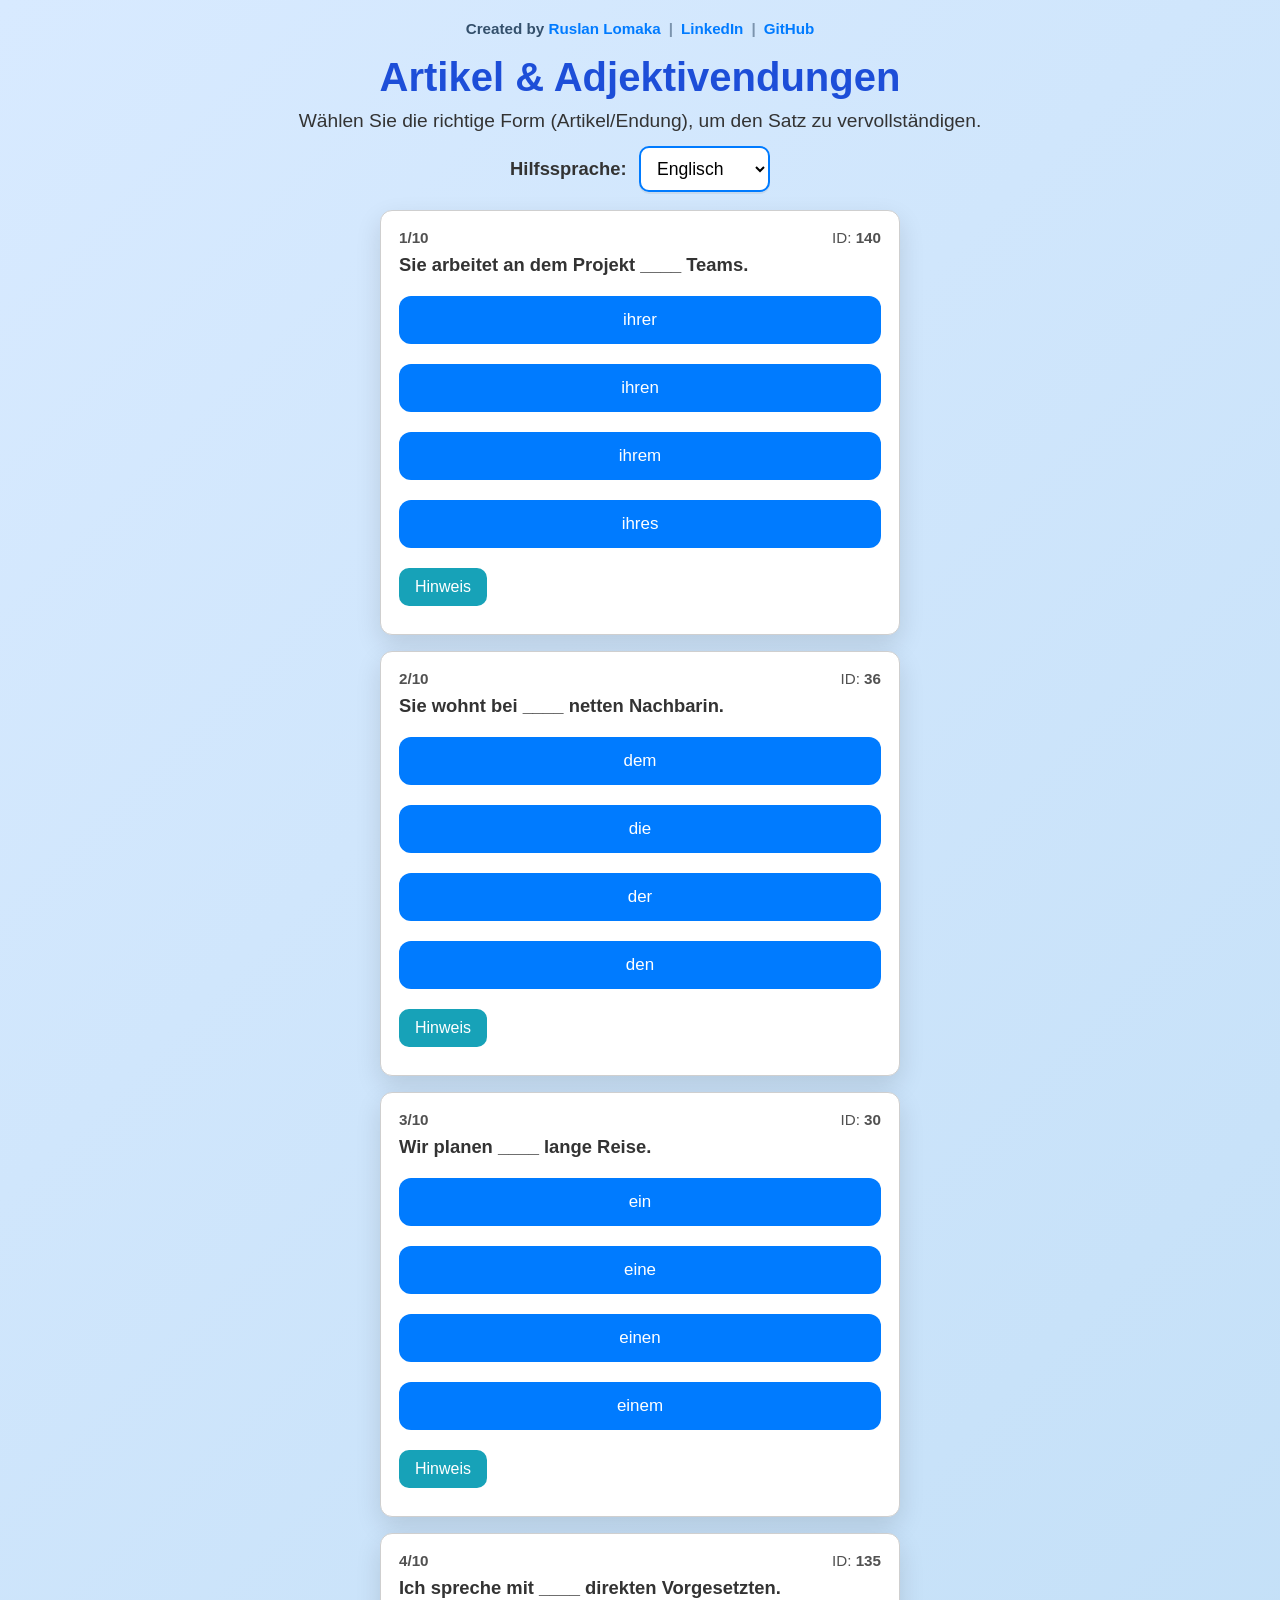
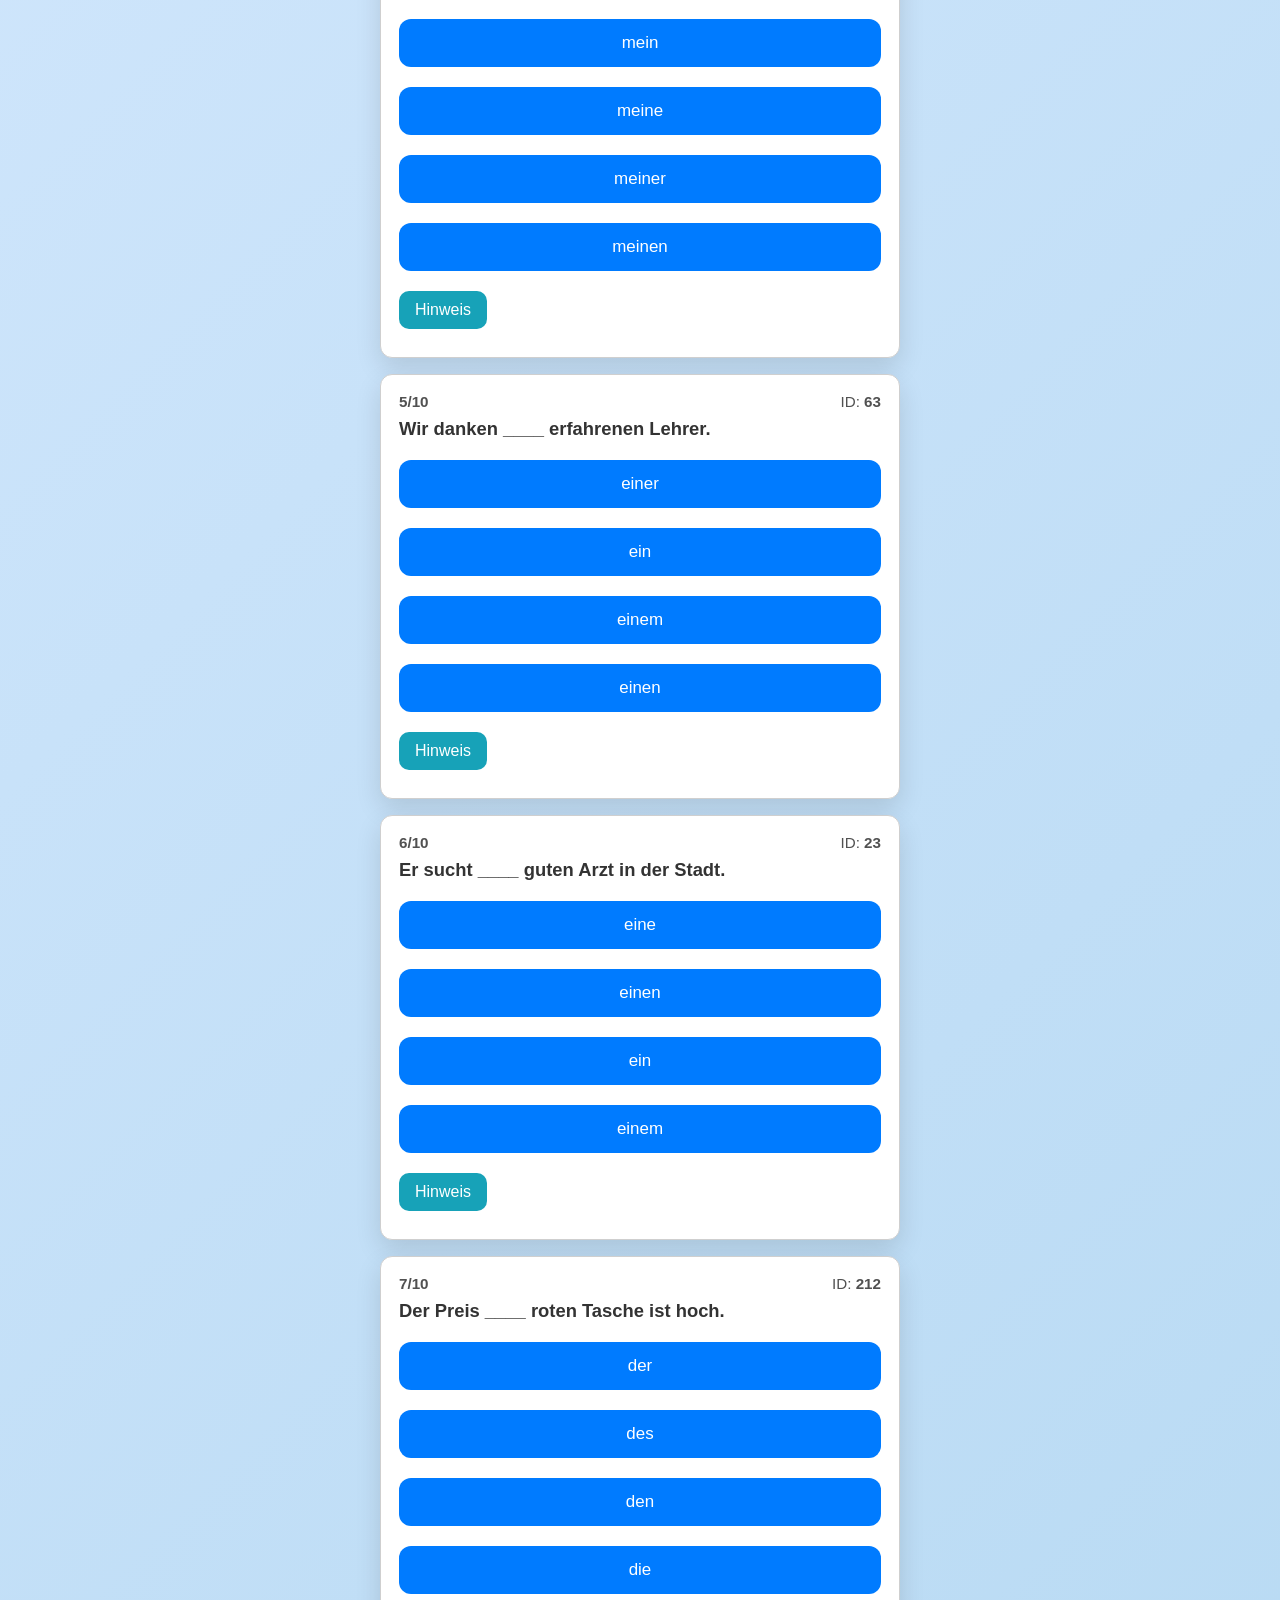
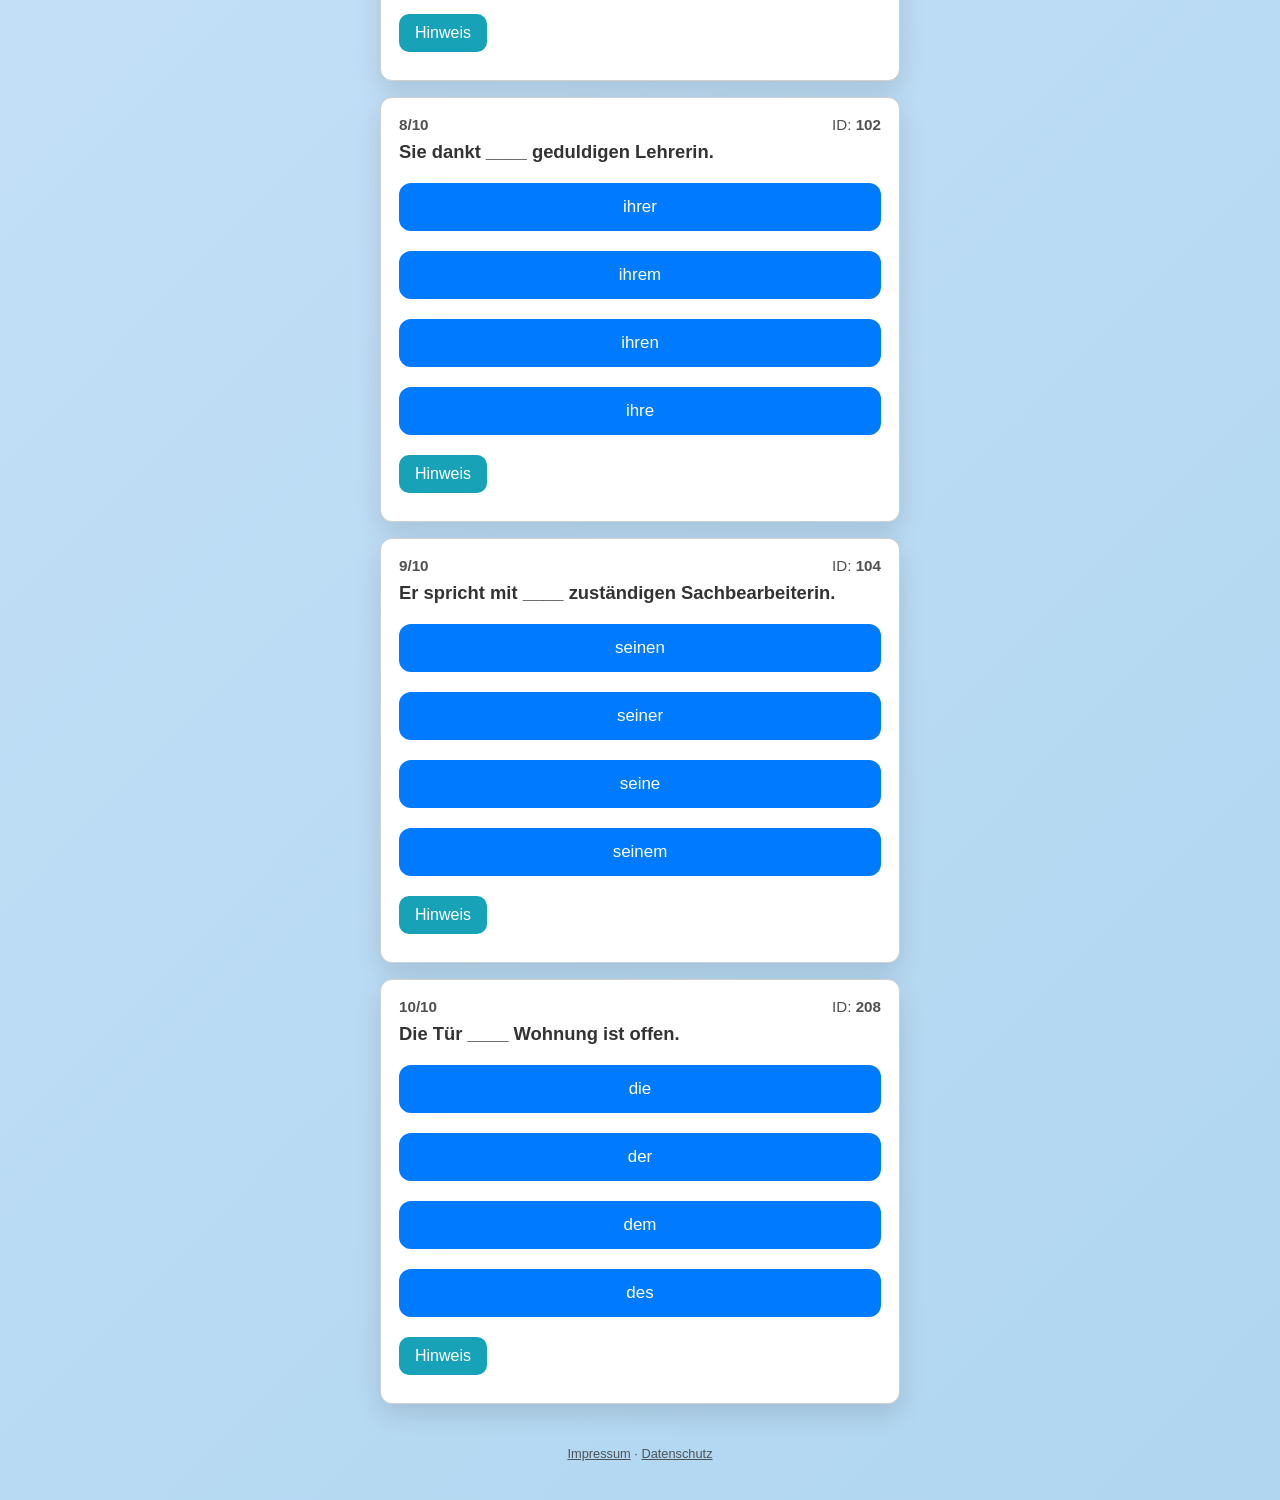
==== commit fb079259: "Add Datenschutz page and Impressum link to the published site GitHub Pages publishes this repo from " ====
--- a/index.html
+++ b/index.html
@@ -1,29 +1,3 @@
-<!DOCTYPE html>
-<html lang="en">
-<head>
-  <meta charset="UTF-8" />
-  <meta name="viewport" content="width=device-width, initial-scale=1.0" />
-  <title>German Adjective Endings Practice</title>
-  <link rel="stylesheet" href="css/styles.css" />
-</head>
-<body>
-  <div class="credits-top">
-    <span>Created by <a href="https://work.ruslanlomaka.org" target="_blank" rel="noopener">Ruslan Lomaka</a></span>
-    <span class="credits-separator">|</span>
-    <a href="https://www.linkedin.com/in/ruslan-lomaka/" target="_blank" rel="noopener">LinkedIn</a>
-    <span class="credits-separator">|</span>
-    <a href="https://github.com/RuslanLomaka/adjectiveEndings" target="_blank" rel="noopener">GitHub</a>
-  </div>
-
-  <h1>German Adjective Endings Practice</h1>
-  <p>Select the correct form to complete the sentence.</p>
-
-  <button id="shuffle-button">Shuffle Questions 🔀</button>
-
-  <div id="questions-container"></div>
-
-  <script src="js/app.js"></script>
-<!-- rechtliches -->
-<footer class="rechtliches" style="clear:both;margin:2.5rem auto 1rem;padding:0 1rem;text-align:center;font-size:.8rem;line-height:1.6;opacity:.8"><a href="https://edv.ruslanlomaka.org/impressum/" style="color:inherit;text-decoration:underline">Impressum</a> · <a href="datenschutz.html" style="color:inherit;text-decoration:underline">Datenschutz</a></footer>
-</body>
-</html>
+<!DOCTYPE html> <html lang="de"> <head> <meta charset="UTF-8" /> <meta name="viewport" content="width=device-width, initial-scale=1.0" /> <title>Artikel & Adjektivendungen – Trainer</title> <link rel="stylesheet" href="styles.css" /> </head> <body> <div class="credits-top"> <span>Created by <a href="https://work.ruslanlomaka.org" target="_blank" rel="noopener">Ruslan Lomaka</a></span> <span class="credits-separator">|</span> <a href="https://www.linkedin.com/in/ruslan-lomaka/" target="_blank" rel="noopener">LinkedIn</a> <span class="credits-separator">|</span> <a href="https://github.com/RuslanLomaka/adjectiveEndings" target="_blank" rel="noopener">GitHub</a> </div> <header class="page-header"> <h1>Artikel & Adjektivendungen</h1> <p>Wählen Sie die richtige Form (Artikel/Endung), um den Satz zu vervollständigen.</p> </header> <!-- Try Again Button --> <button id="try-again-button" class="try-again-btn" type="button" hidden> 🔄 Versuchen Sie es erneut </button> <!-- Language selection --> <div class="language-bar"> <label for="language-select">Hilfssprache:</label> <select id="language-select"> <option value="en">Englisch</option> <option value="uk">Ukrainisch</option> </select> </div> <!-- Optional: global info (can stay empty) --> <div id="meta-bar" class="meta-bar" aria-live="polite"></div> <!-- Questions --> <main id="questions-container"></main> <!-- Score Display --> <section id="score-display" class="score" hidden aria-live="polite"> <h2>Runde abgeschlossen 🎉</h2> <p id="final-score"></p> <p id="final-feedback"></p> </section> <!-- Grammar modal --> <div id="grammar-modal" class="modal" aria-hidden="true"> <div class="modal__backdrop" data-close="1"></div> <div class="modal__card" role="dialog" aria-modal="true" aria-labelledby="modal-title"> <div class="modal__header"> <h3 id="modal-title" class="modal__title">Regeln</h3> <button class="modal__close" type="button" data-close="1" aria-label="Close">✕</button> </div> <div id="grammar-content" class="modal__body"> <!-- filled by JS --> </div> <div class="modal__footer"> <button class="modal__ok" type="button" data-close="1">OK</button> </div> </div> </div> <script src="app.js" defer></script> <!-- rechtliches -->
+<footer class="rechtliches" style="clear:both;margin:2.5rem auto 1rem;padding:0 1rem;text-align:center;font-size:.8rem;line-height:1.6;opacity:.8"><a href="https://edv.ruslanlomaka.org/impressum/" style="color:inherit;text-decoration:underline">Impressum</a> · <a href="datenschutz.html" style="color:inherit;text-decoration:underline">Datenschutz</a></footer>
+</body> </html>
--- a/styles.css
+++ b/styles.css
@@ -0,0 +1,442 @@
+/* =========================
+   Base / Variables
+========================= */
+
+:root {
+  --bg1: #d8eaff;
+  --bg2: #b0d6f0;
+  --primary: #007bff;
+  --primary-dark: #0056b3;
+  --accent: #17a2b8;
+  --accent-dark: #117a8b;
+  --ok: #28a745;
+  --bad: #dc3545;
+  --text: #333;
+  --card: #ffffff;
+  --border: #cfcfcf;
+
+  --shadow: 0 10px 26px rgba(0, 0, 0, 0.12);
+  --shadow-strong: 0 22px 60px rgba(0, 0, 0, 0.25);
+  --radius: 12px;
+}
+
+* {
+  box-sizing: border-box;
+}
+
+body {
+  font-family: "Poppins", Arial, sans-serif;
+  background: linear-gradient(135deg, var(--bg1), var(--bg2));
+  padding: 20px;
+  margin: 0;
+  color: var(--text);
+}
+
+.credits-top {
+  display: flex;
+  flex-wrap: wrap;
+  justify-content: center;
+  align-items: center;
+  gap: 8px;
+  margin: 0 auto 18px;
+  color: #34506c;
+  font-size: 0.95rem;
+  font-weight: 700;
+}
+
+.credits-top a {
+  color: var(--primary);
+  text-decoration: none;
+}
+
+.credits-top a:hover {
+  text-decoration: underline;
+}
+
+.credits-separator {
+  opacity: 0.55;
+}
+
+/* Hide elements using HTML hidden */
+[hidden] {
+  display: none !important;
+}
+
+/* =========================
+   Header
+========================= */
+
+.page-header {
+  text-align: center;
+  margin-bottom: 14px;
+}
+
+.page-header h1 {
+  font-size: 2.5rem;
+  color: #1d4ed8;
+  margin: 0 0 10px 0;
+}
+
+.page-header p {
+  font-size: 1.2rem;
+  margin: 0;
+}
+
+/* =========================
+   Language bar
+========================= */
+
+.language-bar {
+  text-align: center;
+  margin-bottom: 18px;
+}
+
+.language-bar label {
+  font-size: 1.15rem;
+  margin-right: 8px;
+  font-weight: 600;
+}
+
+.language-bar select {
+  font-size: 1.1rem;
+  padding: 10px 12px;
+  border: 2px solid var(--primary);
+  border-radius: 10px;
+  background-color: var(--card);
+  box-shadow: 0 2px 0 rgba(0,0,0,0.06);
+}
+
+/* =========================
+   Meta bar
+========================= */
+
+.meta-bar {
+  width: 80%;
+  max-width: 520px;
+  margin: 0 auto 10px auto;
+  text-align: center;
+  font-size: 0.95rem;
+  opacity: 0.85;
+}
+
+/* =========================
+   Question cards
+========================= */
+
+#questions-container {
+  margin-top: 10px;
+}
+
+.question-container {
+  margin: 16px auto;
+  padding: 18px;
+  width: 80%;
+  max-width: 520px;
+  background-color: var(--card);
+  border-radius: var(--radius);
+  border: 1px solid var(--border);
+  box-shadow: var(--shadow);
+  transition: transform 0.2s, box-shadow 0.2s;
+}
+
+.question-container:hover {
+  transform: translateY(-1px);
+  box-shadow: 0 14px 32px rgba(0,0,0,0.14);
+}
+
+/* =========================
+   Answer buttons
+========================= */
+
+.choice-btn {
+  width: 100%;
+  padding: 14px 14px;
+  margin: 10px 0;
+  background-color: var(--primary);
+  color: white;
+  font-size: 1.06rem;
+  border: none;
+  border-radius: 12px;
+  cursor: pointer;
+  transition: background-color 0.2s, box-shadow 0.2s, transform 0.05s;
+}
+
+.choice-btn:hover {
+  background-color: var(--primary-dark);
+  box-shadow: 0 8px 14px rgba(0,0,0,0.18);
+}
+
+.choice-btn:active {
+  transform: translateY(1px);
+}
+
+.choice-btn:disabled {
+  cursor: not-allowed;
+  background-color: #d3d3d3;
+  color: #333;
+  box-shadow: none;
+}
+
+.choice-btn.selected {
+  outline: 3px solid #1d4ed8;
+  outline-offset: 2px;
+}
+
+/* =========================
+   Hint area
+========================= */
+
+.hint-section {
+  margin-top: 10px;
+  display: flex;
+  align-items: center;
+  gap: 10px;
+  flex-wrap: wrap;
+}
+
+.hint-btn {
+  padding: 10px 16px;
+  font-size: 1rem;
+  background-color: var(--accent);
+  color: white;
+  border: none;
+  border-radius: 10px;
+  cursor: pointer;
+  transition: background-color 0.2s, box-shadow 0.2s;
+}
+
+.hint-btn:hover {
+  background-color: var(--accent-dark);
+  box-shadow: 0 6px 12px rgba(0,0,0,0.14);
+}
+
+.hint-btn:disabled {
+  background-color: #d3d3d3;
+  color: #777;
+  cursor: not-allowed;
+  box-shadow: none;
+}
+
+/* clickable grammar link */
+.case-link {
+  color: #1d4ed8;
+  font-weight: 700;
+  text-decoration: underline;
+  text-underline-offset: 3px;
+}
+
+.case-link:hover {
+  text-decoration: none;
+}
+
+/* =========================
+   Feedback
+========================= */
+
+.feedback {
+  margin-top: 10px;
+  font-size: 1.02rem;
+  font-weight: 650;
+  line-height: 1.35;
+}
+
+.correct {
+  color: var(--ok);
+}
+
+.incorrect {
+  color: var(--bad);
+}
+
+/* =========================
+   Score section
+========================= */
+
+.score,
+#score-display {
+  background-color: var(--card);
+  padding: 20px;
+  border-radius: var(--radius);
+  box-shadow: var(--shadow);
+  width: 80%;
+  max-width: 520px;
+  margin: 26px auto;
+  text-align: center;
+}
+
+#score-display h2 {
+  margin: 0 0 8px 0;
+}
+
+/* =========================
+   Try again button
+========================= */
+
+.try-again-btn {
+  padding: 12px 22px;
+  font-size: 1.15rem;
+  background-color: var(--primary);
+  color: white;
+  border: none;
+  border-radius: 12px;
+  cursor: pointer;
+  display: block;
+  margin: 0 auto 14px;
+  transition: background-color 0.2s, box-shadow 0.2s, transform 0.05s;
+}
+
+.try-again-btn:hover {
+  background-color: var(--primary-dark);
+  box-shadow: 0 10px 18px rgba(0,0,0,0.18);
+}
+
+.try-again-btn:active {
+  transform: translateY(1px);
+}
+
+.try-again-btn.visible {
+  display: block;
+}
+
+/* =========================
+   Modal – Grammar rules
+========================= */
+
+.modal[aria-hidden="true"] {
+  display: none;
+}
+
+.modal {
+  position: fixed;
+  inset: 0;
+  z-index: 9999;
+}
+
+.modal__backdrop {
+  position: absolute;
+  inset: 0;
+  background: rgba(0,0,0,0.45);
+  backdrop-filter: blur(3px);
+}
+
+.modal__card {
+  position: relative;
+  width: min(760px, calc(100% - 32px));
+  margin: 8vh auto;
+  background: var(--card);
+  border-radius: 16px;
+  box-shadow: var(--shadow-strong);
+  border: 1px solid rgba(0,0,0,0.1);
+  overflow: hidden;
+}
+
+.modal__header {
+  display: flex;
+  align-items: center;
+  justify-content: space-between;
+  gap: 12px;
+  padding: 14px 18px;
+  background: linear-gradient(135deg, var(--bg1), var(--bg2));
+  border-bottom: 1px solid rgba(0,0,0,0.08);
+}
+
+.modal__title {
+  margin: 0;
+  font-size: 1.25rem;
+  color: #1d4ed8;
+  font-weight: 800;
+}
+
+.modal__close {
+  border: none;
+  background: rgba(255,255,255,0.4);
+  font-size: 1.25rem;
+  cursor: pointer;
+  padding: 6px 10px;
+  border-radius: 10px;
+}
+
+.modal__close:hover {
+  background: rgba(255,255,255,0.7);
+}
+
+.modal__body {
+  padding: 18px;
+  max-height: 60vh;
+  overflow: auto;
+  color: var(--text);
+}
+
+.modal__footer {
+  padding: 14px 18px 18px;
+  display: flex;
+  justify-content: flex-end;
+}
+
+.modal__ok {
+  padding: 10px 18px;
+  font-size: 1rem;
+  background-color: var(--primary);
+  color: white;
+  border: none;
+  border-radius: 12px;
+  cursor: pointer;
+  transition: background-color 0.2s, box-shadow 0.2s;
+}
+
+.modal__ok:hover {
+  background-color: var(--primary-dark);
+  box-shadow: 0 10px 18px rgba(0,0,0,0.16);
+}
+
+/* Tables inside modal */
+.modal__body table {
+  width: 100%;
+  border-collapse: collapse;
+  margin-top: 12px;
+  font-size: 0.95rem;
+}
+
+.modal__body th,
+.modal__body td {
+  border: 1px solid rgba(0,0,0,0.12);
+  padding: 9px 8px;
+  text-align: center;
+}
+
+.modal__body th {
+  background: #f3f7ff;
+  font-weight: 800;
+}
+
+/* =========================
+   Mobile
+========================= */
+
+@media screen and (max-width: 768px) {
+  .page-header h1 {
+    font-size: 2rem;
+  }
+
+  .page-header p {
+    font-size: 1.05rem;
+  }
+
+  .question-container {
+    width: 92%;
+    padding: 16px;
+  }
+
+  .choice-btn {
+    font-size: 1rem;
+    padding: 12px;
+  }
+
+  .language-bar select {
+    font-size: 1.05rem;
+  }
+
+  .modal__card {
+    margin: 6vh auto;
+  }
+}
